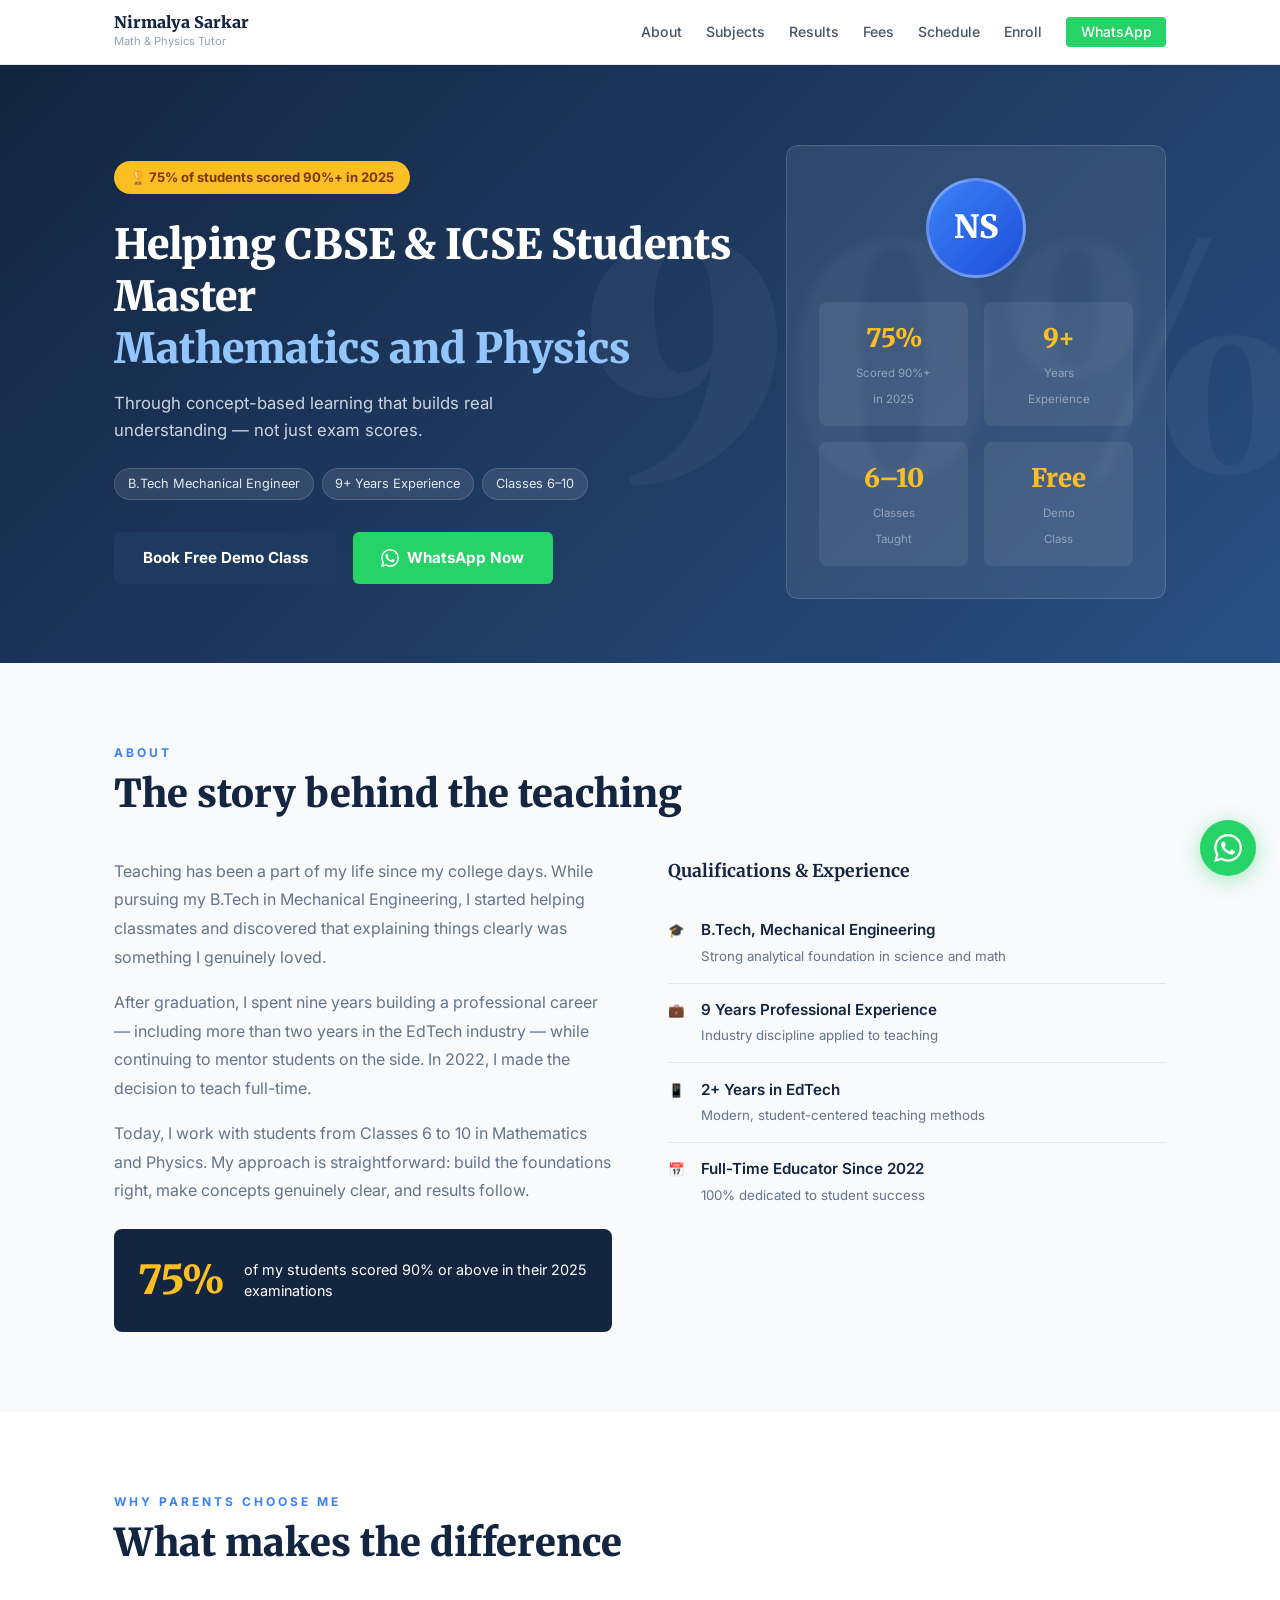
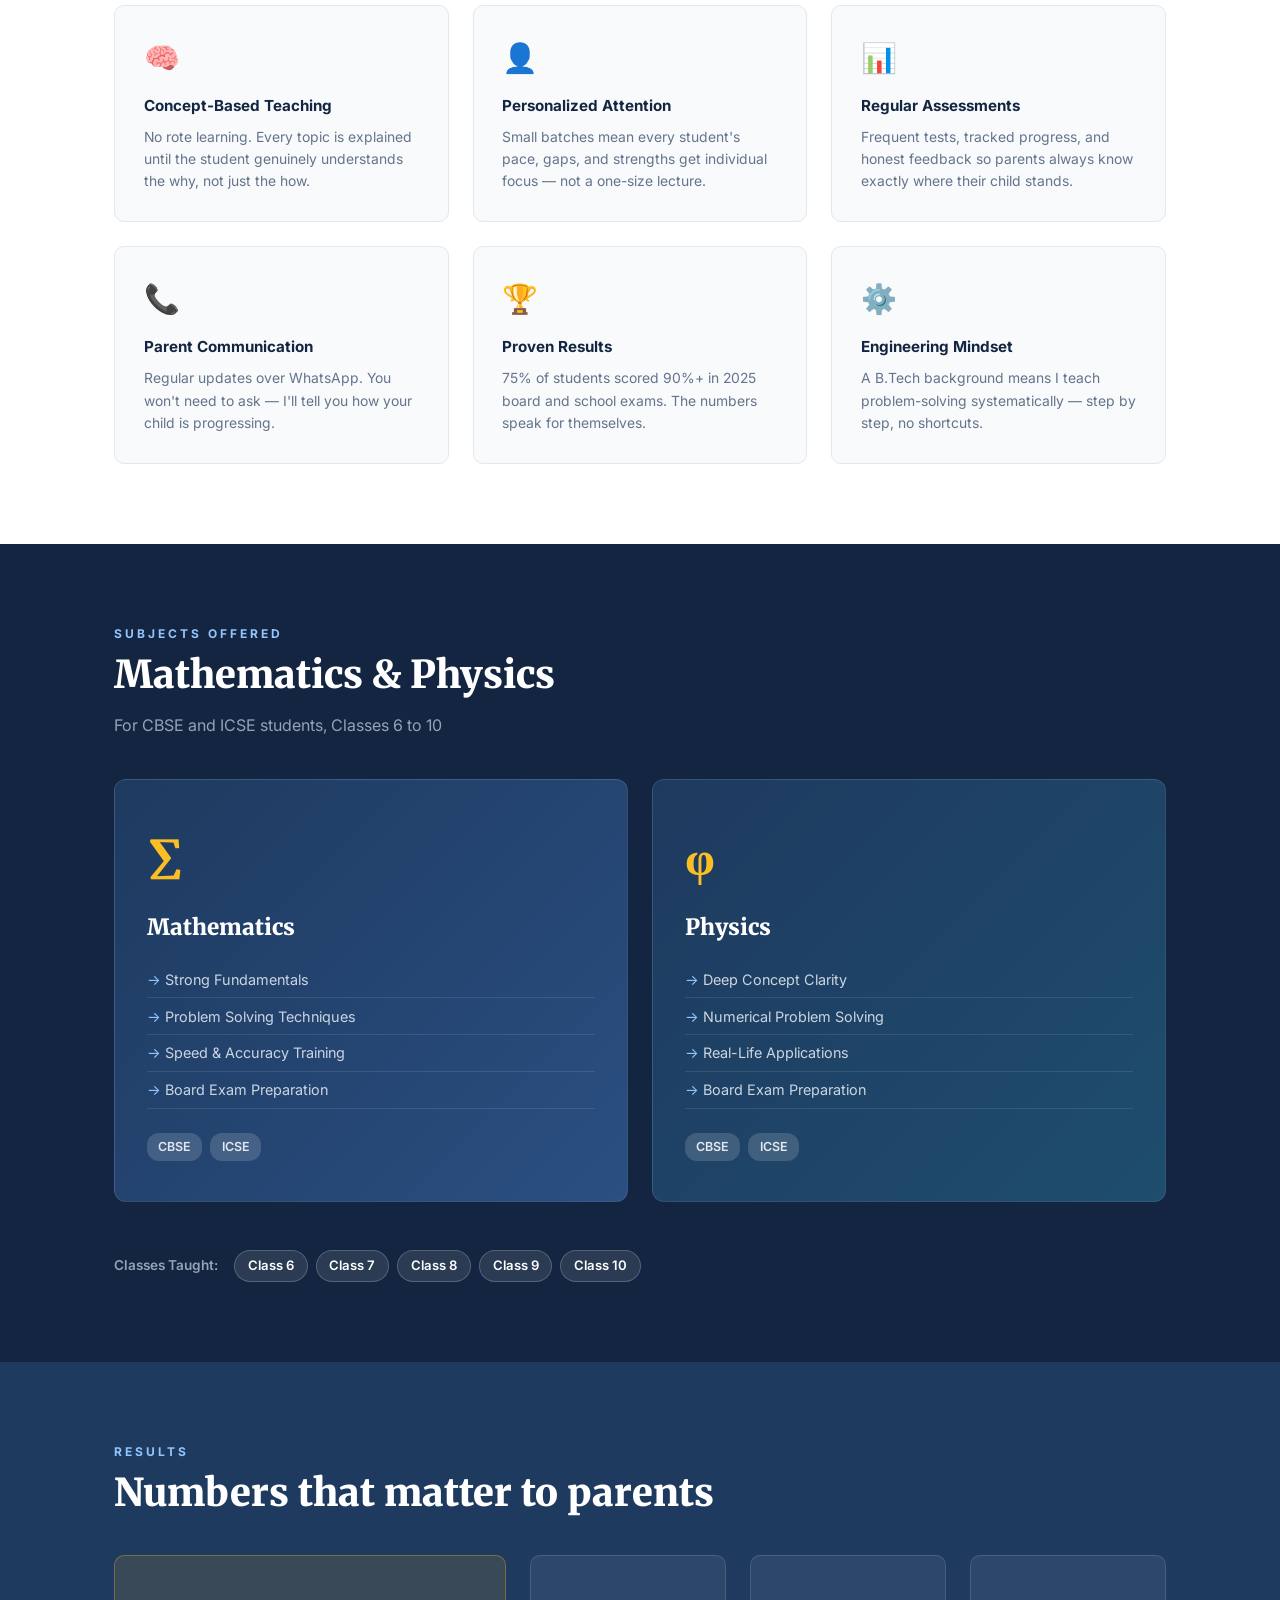
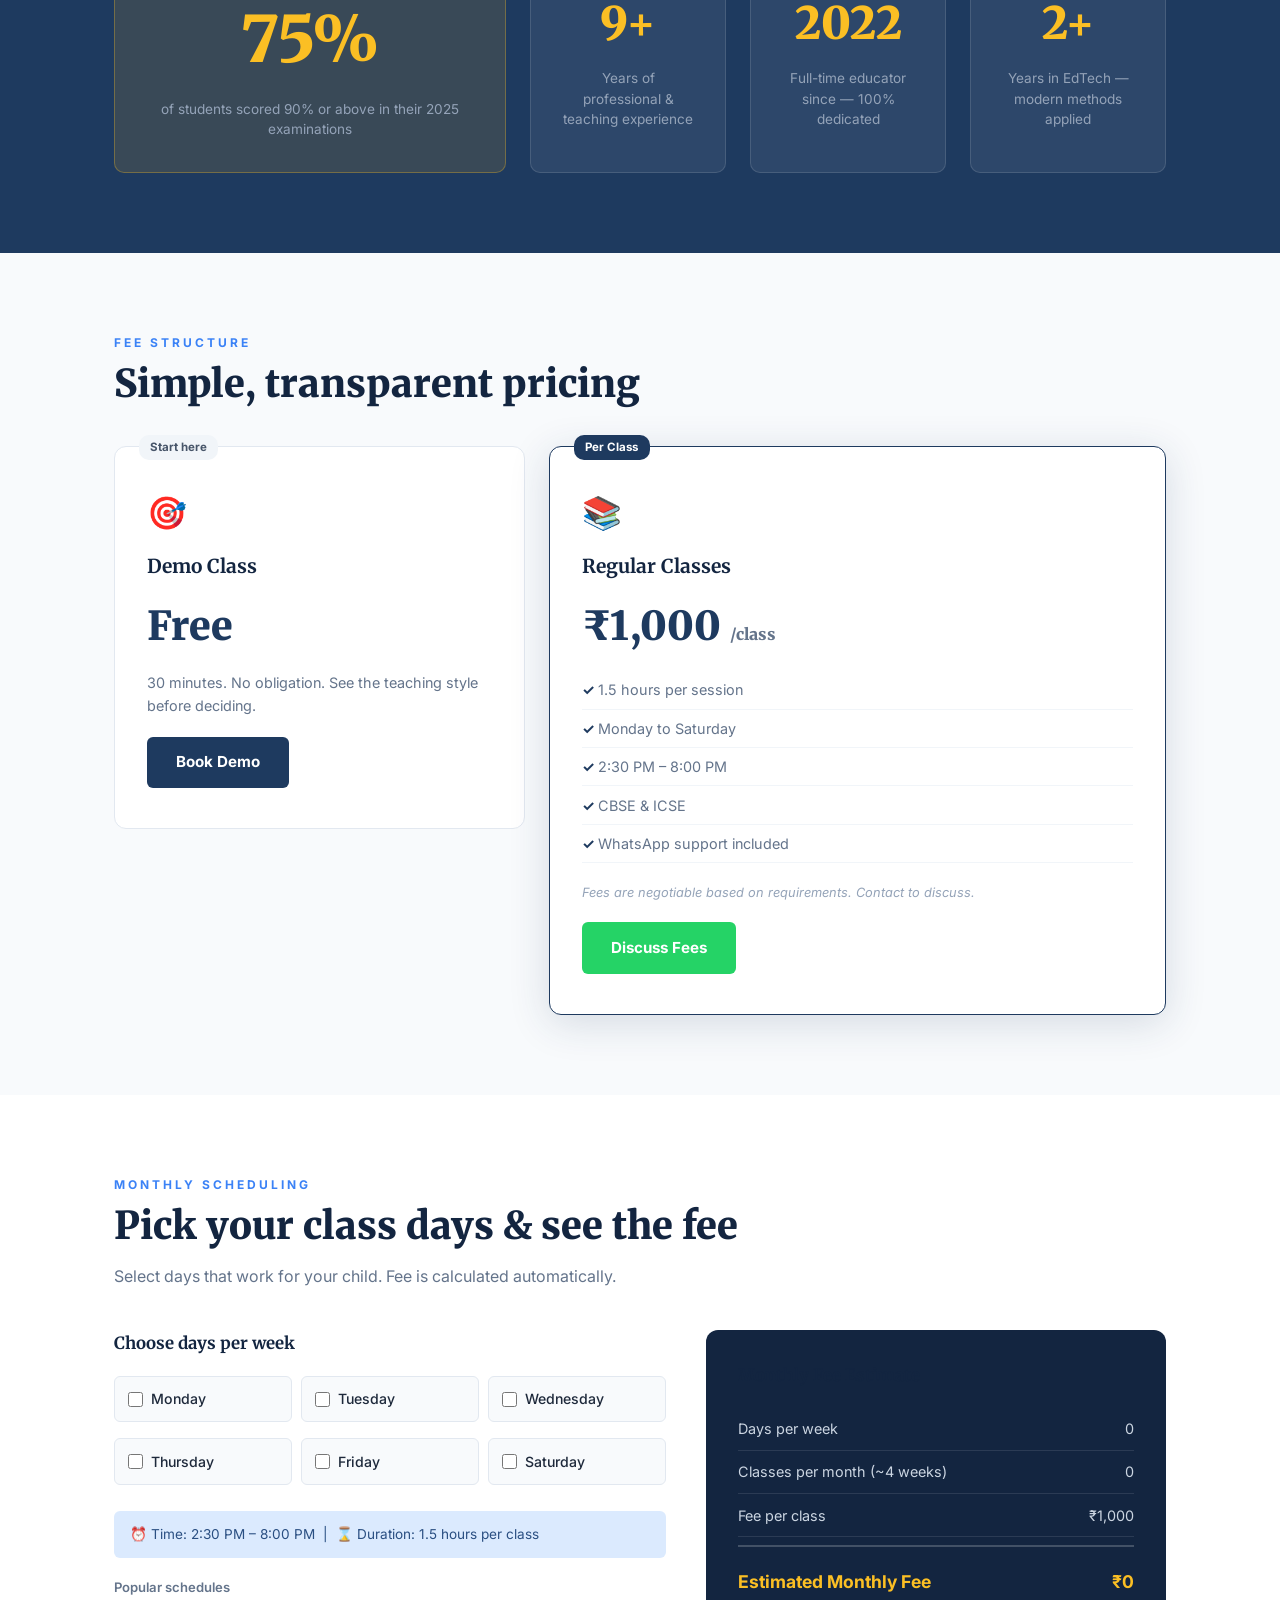
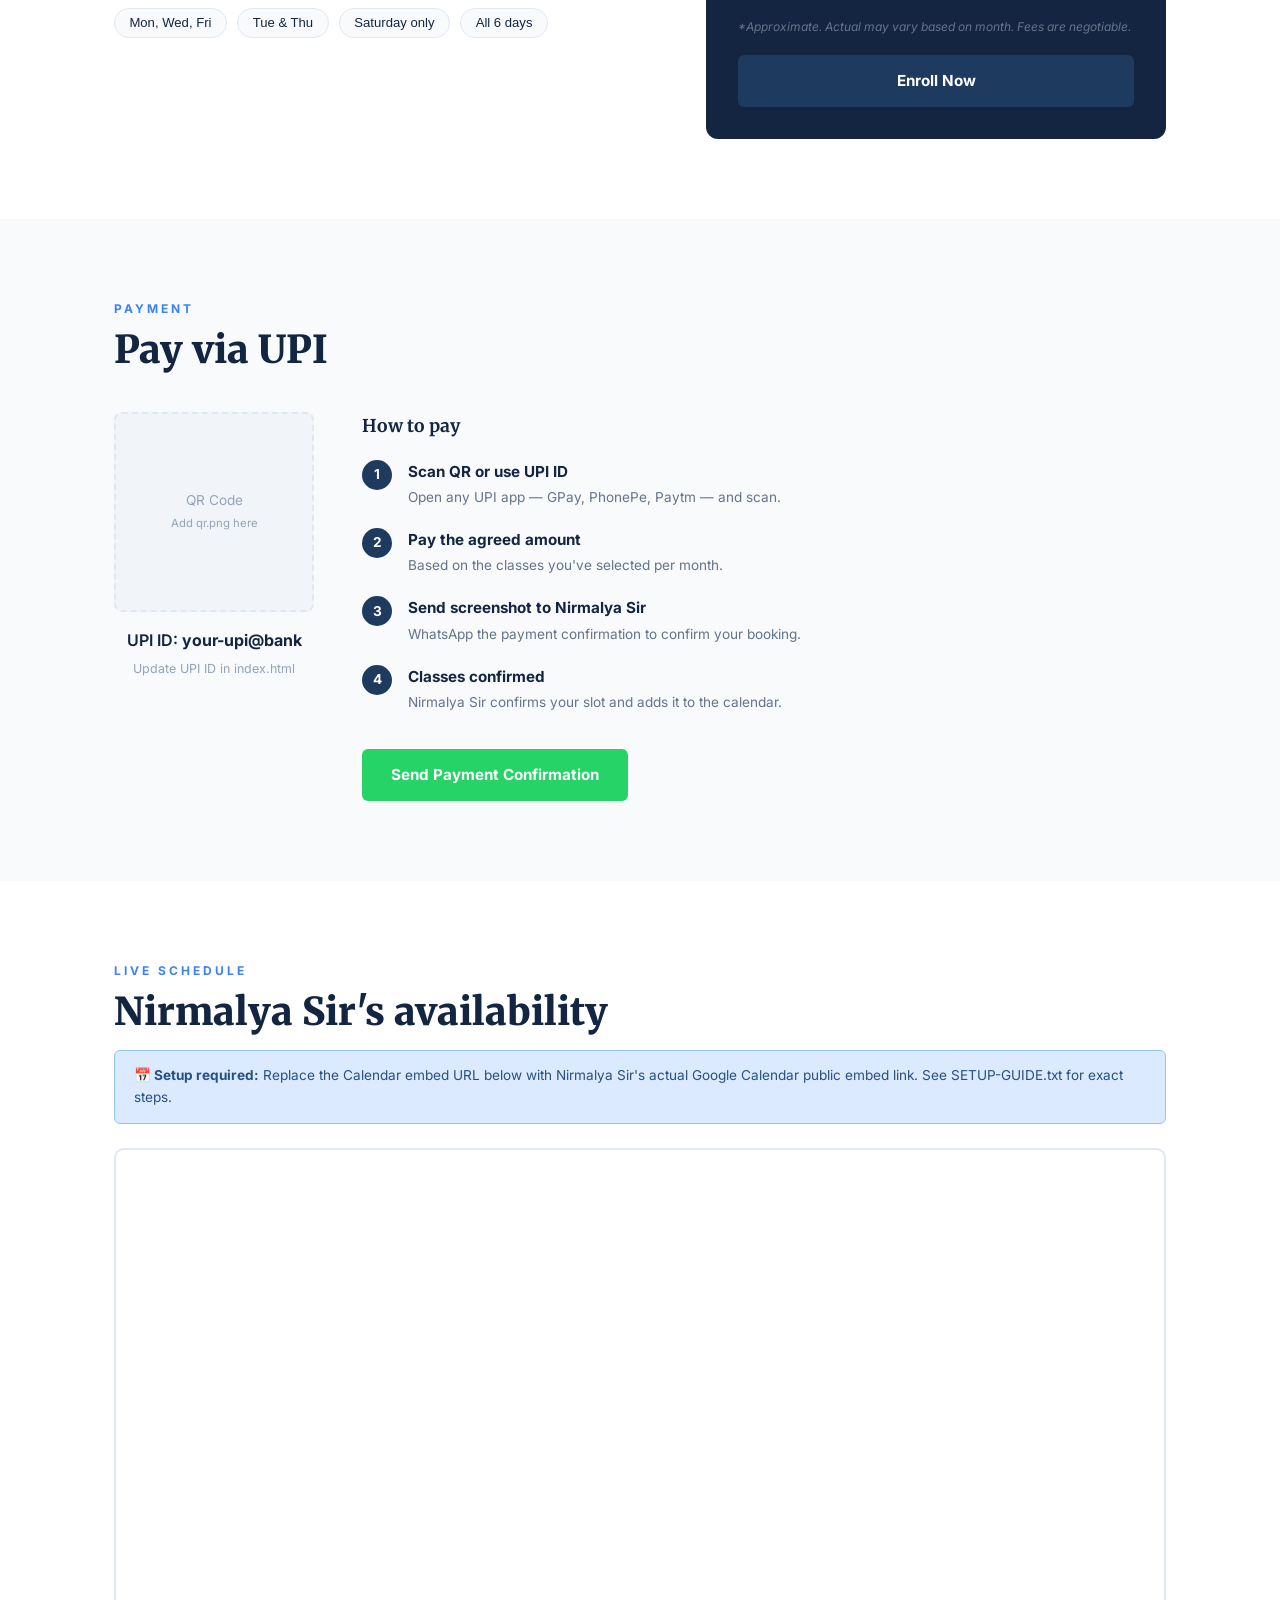
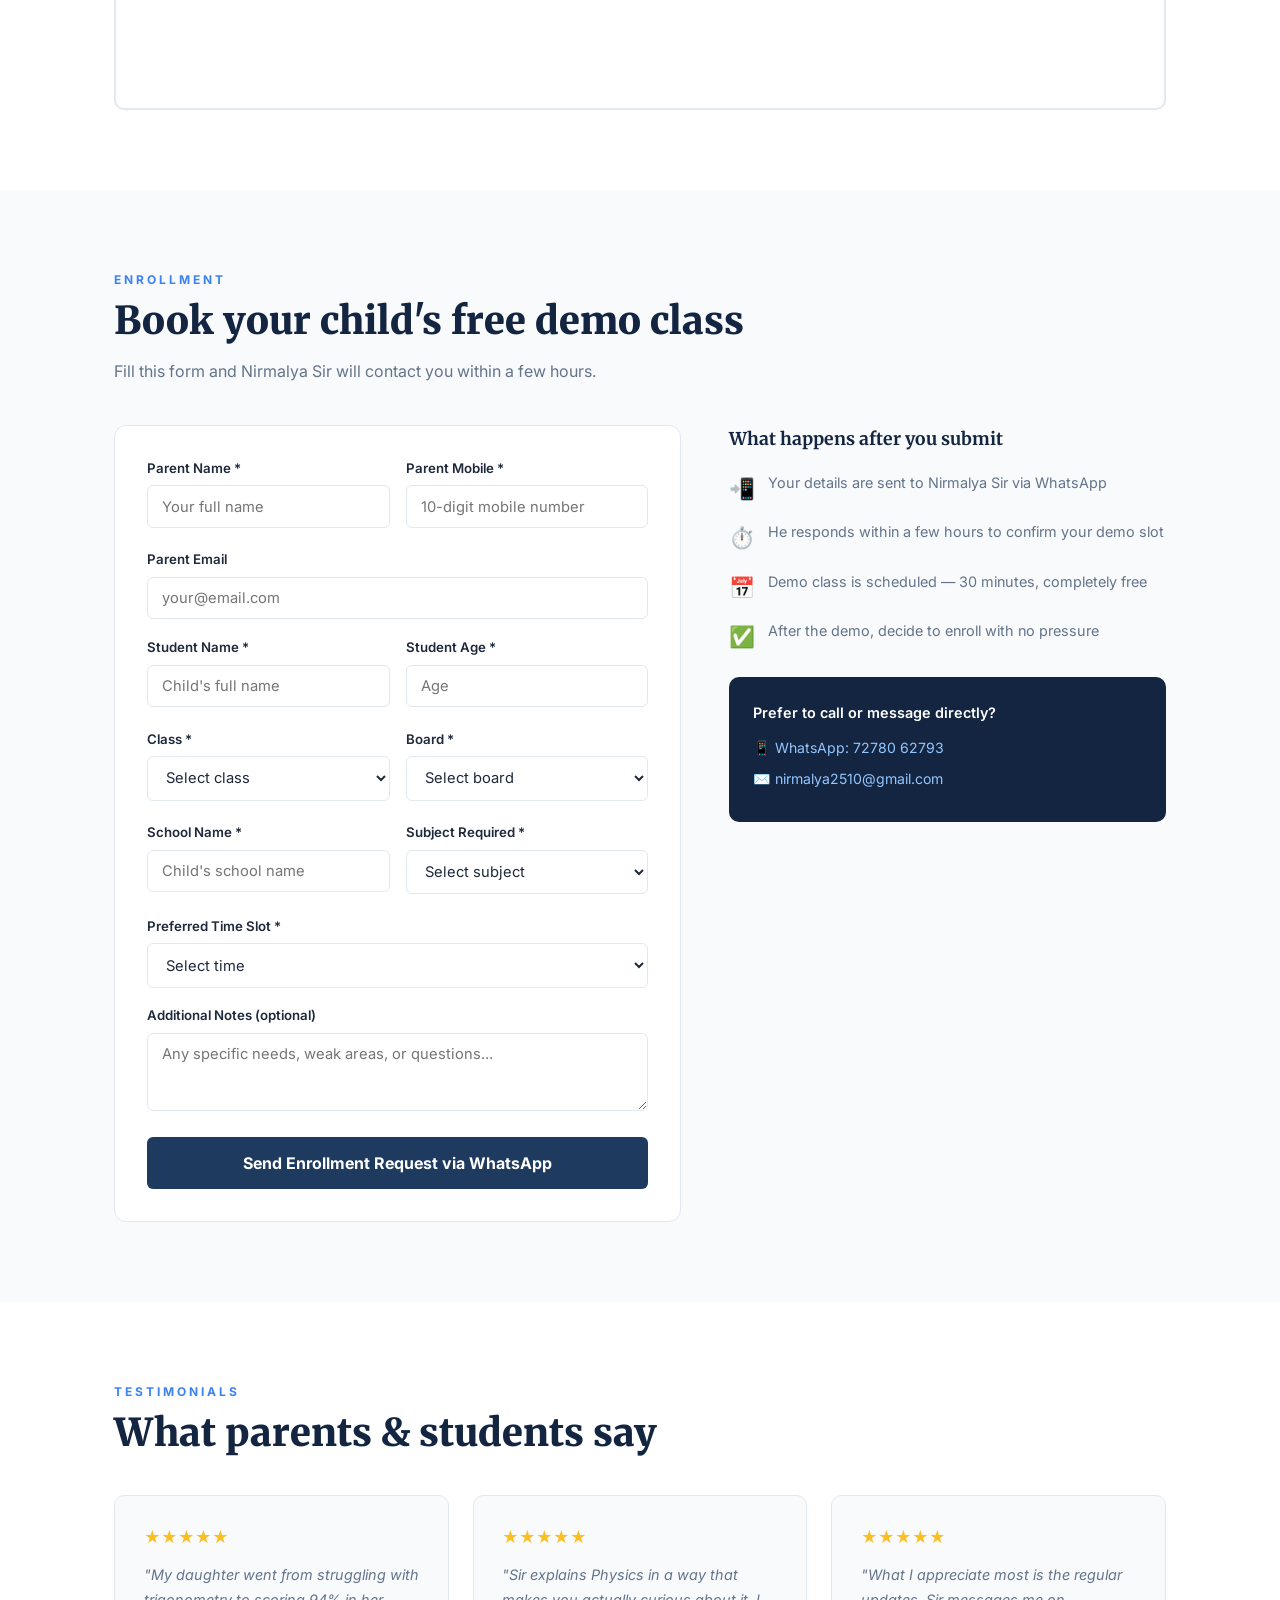
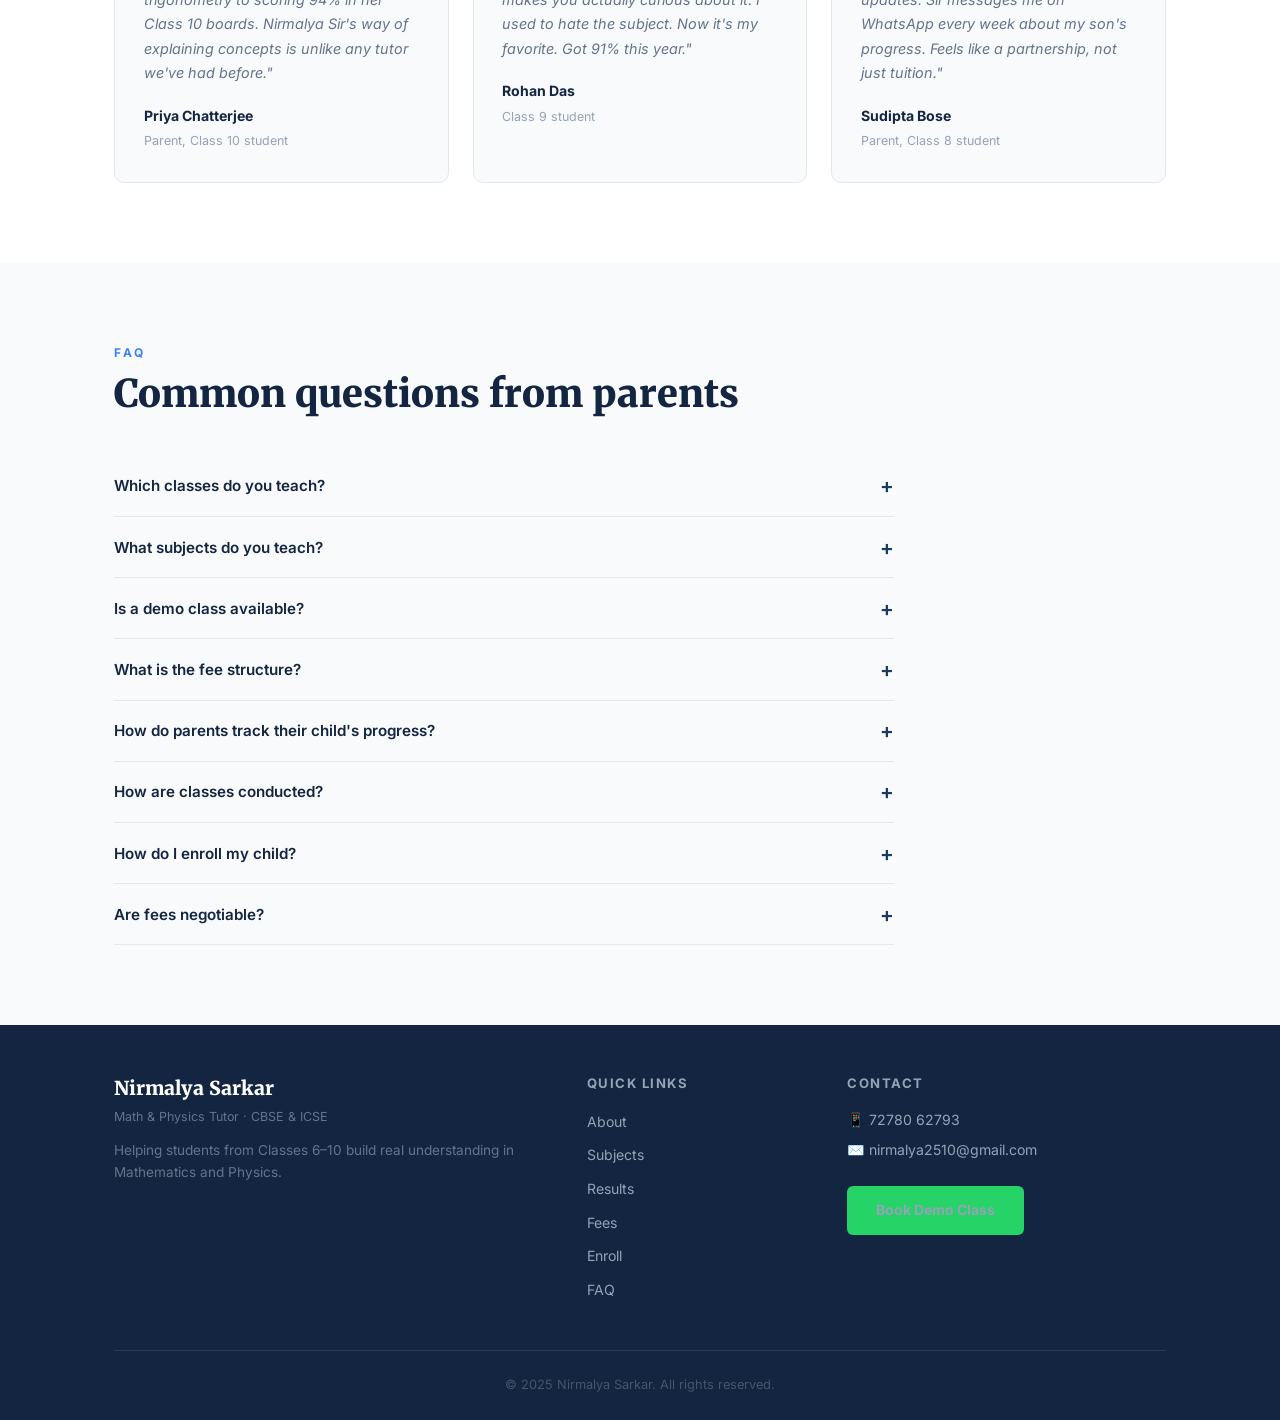
==== index.html @ 255e4aa5 "Rename nindex.html to index.html" ====
<!DOCTYPE html>
<html lang="en">
<head>
  <meta charset="UTF-8" />
  <meta name="viewport" content="width=device-width, initial-scale=1.0" />
  <title>Nirmalya Sarkar — Math & Physics Tutor | CBSE & ICSE Classes 6–10, Kolkata</title>
  <meta name="description" content="Expert Math and Physics tuition for CBSE & ICSE students Classes 6–10. 75% of students scored 90%+ in 2025. B.Tech Engineer with 9+ years experience. Book a free demo class today." />
  <meta name="keywords" content="math tutor kolkata, physics tutor, CBSE tuition, ICSE tuition, class 6 7 8 9 10 tutor, nirmalya sarkar" />
  <meta name="author" content="Nirmalya Sarkar" />
  <!-- Open Graph -->
  <meta property="og:title" content="Nirmalya Sarkar — Math & Physics Tutor" />
  <meta property="og:description" content="75% of students scored 90%+ in 2025. Expert CBSE & ICSE tuition, Classes 6–10." />
  <meta property="og:type" content="website" />
  <meta property="og:url" content="https://yourusername.github.io/nirmalya-tutor/" />
  <!-- Structured Data -->
  <script type="application/ld+json">
  {
    "@context": "https://schema.org",
    "@type": "EducationalOrganization",
    "name": "Nirmalya Sarkar Tuitions",
    "description": "Expert Math and Physics tuition for CBSE & ICSE students Classes 6–10",
    "telephone": "+917278062793",
    "email": "nirmalya2510@gmail.com",
    "address": { "@type": "PostalAddress", "addressLocality": "Kolkata", "addressRegion": "West Bengal", "addressCountry": "IN" }
  }
  </script>
  <link rel="preconnect" href="https://fonts.googleapis.com" />
  <link href="https://fonts.googleapis.com/css2?family=Merriweather:wght@700;900&family=Inter:wght@400;500;600;700&display=swap" rel="stylesheet" />
  <link rel="stylesheet" href="style.css" />
</head>
<body>

  <!-- FLOATING WHATSAPP -->
  <a href="https://wa.me/917278062793?text=Hi%20Nirmalya%20Sir%2C%20I%20want%20to%20enroll%20my%20child%20for%20tuition." class="whatsapp-float" target="_blank" aria-label="Chat on WhatsApp">
    <svg viewBox="0 0 24 24" fill="currentColor"><path d="M17.472 14.382c-.297-.149-1.758-.867-2.03-.967-.273-.099-.471-.148-.67.15-.197.297-.767.966-.94 1.164-.173.199-.347.223-.644.075-.297-.15-1.255-.463-2.39-1.475-.883-.788-1.48-1.761-1.653-2.059-.173-.297-.018-.458.13-.606.134-.133.298-.347.446-.52.149-.174.198-.298.298-.497.099-.198.05-.371-.025-.52-.075-.149-.669-1.612-.916-2.207-.242-.579-.487-.5-.669-.51-.173-.008-.371-.01-.57-.01-.198 0-.52.074-.792.372-.272.297-1.04 1.016-1.04 2.479 0 1.462 1.065 2.875 1.213 3.074.149.198 2.096 3.2 5.077 4.487.709.306 1.262.489 1.694.625.712.227 1.36.195 1.871.118.571-.085 1.758-.719 2.006-1.413.248-.694.248-1.289.173-1.413-.074-.124-.272-.198-.57-.347m-5.421 7.403h-.004a9.87 9.87 0 01-5.031-1.378l-.361-.214-3.741.982.998-3.648-.235-.374a9.86 9.86 0 01-1.51-5.26c.001-5.45 4.436-9.884 9.888-9.884 2.64 0 5.122 1.03 6.988 2.898a9.825 9.825 0 012.893 6.994c-.003 5.45-4.437 9.884-9.885 9.884m8.413-18.297A11.815 11.815 0 0012.05 0C5.495 0 .16 5.335.157 11.892c0 2.096.547 4.142 1.588 5.945L.057 24l6.305-1.654a11.882 11.882 0 005.683 1.448h.005c6.554 0 11.89-5.335 11.893-11.893a11.821 11.821 0 00-3.48-8.413z"/></svg>
  </a>

  <!-- NAV -->
  <nav id="navbar">
    <div class="nav-inner">
      <div class="nav-brand">
        <span class="brand-name">Nirmalya Sarkar</span>
        <span class="brand-sub">Math & Physics Tutor</span>
      </div>
      <button class="nav-toggle" id="navToggle" aria-label="Toggle menu">
        <span></span><span></span><span></span>
      </button>
      <ul class="nav-links" id="navLinks">
        <li><a href="#about">About</a></li>
        <li><a href="#subjects">Subjects</a></li>
        <li><a href="#results">Results</a></li>
        <li><a href="#fees">Fees</a></li>
        <li><a href="#schedule">Schedule</a></li>
        <li><a href="#enroll">Enroll</a></li>
        <li><a href="https://wa.me/917278062793" class="nav-wa" target="_blank">WhatsApp</a></li>
      </ul>
    </div>
  </nav>

  <!-- HERO -->
  <section class="hero" id="home">
    <div class="hero-bg-text" aria-hidden="true">90%</div>
    <div class="container">
      <div class="hero-content">
        <div class="hero-badge">🏆 75% of students scored 90%+ in 2025</div>
        <h1>Helping CBSE &amp; ICSE Students Master<br /><em>Mathematics and Physics</em></h1>
        <p class="hero-sub">Through concept-based learning that builds real understanding — not just exam scores.</p>
        <div class="hero-meta">
          <span>B.Tech Mechanical Engineer</span>
          <span>9+ Years Experience</span>
          <span>Classes 6–10</span>
        </div>
        <div class="hero-btns">
          <a href="#enroll" class="btn-primary">Book Free Demo Class</a>
          <a href="https://wa.me/917278062793?text=Hi%20Nirmalya%20Sir%2C%20I%20want%20to%20book%20a%20free%20demo%20class." class="btn-wa" target="_blank">
            <svg viewBox="0 0 24 24" fill="currentColor" width="18"><path d="M17.472 14.382c-.297-.149-1.758-.867-2.03-.967-.273-.099-.471-.148-.67.15-.197.297-.767.966-.94 1.164-.173.199-.347.223-.644.075-.297-.15-1.255-.463-2.39-1.475-.883-.788-1.48-1.761-1.653-2.059-.173-.297-.018-.458.13-.606.134-.133.298-.347.446-.52.149-.174.198-.298.298-.497.099-.198.05-.371-.025-.52-.075-.149-.669-1.612-.916-2.207-.242-.579-.487-.5-.669-.51-.173-.008-.371-.01-.57-.01-.198 0-.52.074-.792.372-.272.297-1.04 1.016-1.04 2.479 0 1.462 1.065 2.875 1.213 3.074.149.198 2.096 3.2 5.077 4.487.709.306 1.262.489 1.694.625.712.227 1.36.195 1.871.118.571-.085 1.758-.719 2.006-1.413.248-.694.248-1.289.173-1.413-.074-.124-.272-.198-.57-.347m-5.421 7.403h-.004a9.87 9.87 0 01-5.031-1.378l-.361-.214-3.741.982.998-3.648-.235-.374a9.86 9.86 0 01-1.51-5.26c.001-5.45 4.436-9.884 9.888-9.884 2.64 0 5.122 1.03 6.988 2.898a9.825 9.825 0 012.893 6.994c-.003 5.45-4.437 9.884-9.885 9.884m8.413-18.297A11.815 11.815 0 0012.05 0C5.495 0 .16 5.335.157 11.892c0 2.096.547 4.142 1.588 5.945L.057 24l6.305-1.654a11.882 11.882 0 005.683 1.448h.005c6.554 0 11.89-5.335 11.893-11.893a11.821 11.821 0 00-3.48-8.413z"/></svg>
            WhatsApp Now
          </a>
        </div>
      </div>
      <div class="hero-card">
        <div class="hero-photo-wrap">
          <div class="hero-photo-placeholder">
            <!-- Replace with: <img src="photo.jpg" alt="Nirmalya Sarkar"> -->
            <div class="photo-initials">NS</div>
          </div>
        </div>
        <div class="hero-stat-grid">
          <div class="hero-stat"><span class="hs-num">75%</span><span class="hs-label">Scored 90%+<br/>in 2025</span></div>
          <div class="hero-stat"><span class="hs-num">9+</span><span class="hs-label">Years<br/>Experience</span></div>
          <div class="hero-stat"><span class="hs-num">6–10</span><span class="hs-label">Classes<br/>Taught</span></div>
          <div class="hero-stat"><span class="hs-num">Free</span><span class="hs-label">Demo<br/>Class</span></div>
        </div>
      </div>
    </div>
  </section>

  <!-- ABOUT -->
  <section class="section about-sec" id="about">
    <div class="container">
      <div class="section-label">About</div>
      <h2 class="section-title">The story behind the teaching</h2>
      <div class="about-grid">
        <div class="about-text">
          <p>Teaching has been a part of my life since my college days. While pursuing my B.Tech in Mechanical Engineering, I started helping classmates and discovered that explaining things clearly was something I genuinely loved.</p>
          <p>After graduation, I spent nine years building a professional career — including more than two years in the EdTech industry — while continuing to mentor students on the side. In 2022, I made the decision to teach full-time.</p>
          <p>Today, I work with students from Classes 6 to 10 in Mathematics and Physics. My approach is straightforward: build the foundations right, make concepts genuinely clear, and results follow.</p>
          <div class="result-banner">
            <span class="rb-num">75%</span>
            <span class="rb-text">of my students scored 90% or above in their 2025 examinations</span>
          </div>
        </div>
        <div class="about-quals">
          <h3>Qualifications &amp; Experience</h3>
          <ul class="qual-list">
            <li><span class="ql-icon">🎓</span><div><strong>B.Tech, Mechanical Engineering</strong><span>Strong analytical foundation in science and math</span></div></li>
            <li><span class="ql-icon">💼</span><div><strong>9 Years Professional Experience</strong><span>Industry discipline applied to teaching</span></div></li>
            <li><span class="ql-icon">📱</span><div><strong>2+ Years in EdTech</strong><span>Modern, student-centered teaching methods</span></div></li>
            <li><span class="ql-icon">📅</span><div><strong>Full-Time Educator Since 2022</strong><span>100% dedicated to student success</span></div></li>
          </ul>
        </div>
      </div>
    </div>
  </section>

  <!-- WHY CHOOSE -->
  <section class="section why-sec">
    <div class="container">
      <div class="section-label">Why Parents Choose Me</div>
      <h2 class="section-title">What makes the difference</h2>
      <div class="why-grid">
        <div class="why-card"><div class="why-icon">🧠</div><h3>Concept-Based Teaching</h3><p>No rote learning. Every topic is explained until the student genuinely understands the why, not just the how.</p></div>
        <div class="why-card"><div class="why-icon">👤</div><h3>Personalized Attention</h3><p>Small batches mean every student's pace, gaps, and strengths get individual focus — not a one-size lecture.</p></div>
        <div class="why-card"><div class="why-icon">📊</div><h3>Regular Assessments</h3><p>Frequent tests, tracked progress, and honest feedback so parents always know exactly where their child stands.</p></div>
        <div class="why-card"><div class="why-icon">📞</div><h3>Parent Communication</h3><p>Regular updates over WhatsApp. You won't need to ask — I'll tell you how your child is progressing.</p></div>
        <div class="why-card"><div class="why-icon">🏆</div><h3>Proven Results</h3><p>75% of students scored 90%+ in 2025 board and school exams. The numbers speak for themselves.</p></div>
        <div class="why-card"><div class="why-icon">⚙️</div><h3>Engineering Mindset</h3><p>A B.Tech background means I teach problem-solving systematically — step by step, no shortcuts.</p></div>
      </div>
    </div>
  </section>

  <!-- SUBJECTS -->
  <section class="section subjects-sec" id="subjects">
    <div class="container">
      <div class="section-label">Subjects Offered</div>
      <h2 class="section-title">Mathematics &amp; Physics</h2>
      <p class="section-sub">For CBSE and ICSE students, Classes 6 to 10</p>
      <div class="subjects-grid">
        <div class="subject-card math-card">
          <div class="subj-icon">∑</div>
          <h3>Mathematics</h3>
          <ul>
            <li>Strong Fundamentals</li>
            <li>Problem Solving Techniques</li>
            <li>Speed &amp; Accuracy Training</li>
            <li>Board Exam Preparation</li>
          </ul>
          <div class="subj-boards"><span>CBSE</span><span>ICSE</span></div>
        </div>
        <div class="subject-card phy-card">
          <div class="subj-icon">φ</div>
          <h3>Physics</h3>
          <ul>
            <li>Deep Concept Clarity</li>
            <li>Numerical Problem Solving</li>
            <li>Real-Life Applications</li>
            <li>Board Exam Preparation</li>
          </ul>
          <div class="subj-boards"><span>CBSE</span><span>ICSE</span></div>
        </div>
      </div>
      <div class="classes-row">
        <div class="classes-label">Classes Taught:</div>
        <div class="class-pills">
          <span>Class 6</span><span>Class 7</span><span>Class 8</span><span>Class 9</span><span>Class 10</span>
        </div>
      </div>
    </div>
  </section>

  <!-- RESULTS -->
  <section class="section results-sec" id="results">
    <div class="container">
      <div class="section-label" style="color:#93c5fd">Results</div>
      <h2 class="section-title" style="color:#fff">Numbers that matter to parents</h2>
      <div class="results-grid">
        <div class="result-card big-card">
          <div class="rc-num">75%</div>
          <div class="rc-label">of students scored 90% or above in their 2025 examinations</div>
        </div>
        <div class="result-card">
          <div class="rc-num">9+</div>
          <div class="rc-label">Years of professional &amp; teaching experience</div>
        </div>
        <div class="result-card">
          <div class="rc-num">2022</div>
          <div class="rc-label">Full-time educator since — 100% dedicated</div>
        </div>
        <div class="result-card">
          <div class="rc-num">2+</div>
          <div class="rc-label">Years in EdTech — modern methods applied</div>
        </div>
      </div>
    </div>
  </section>

  <!-- FEES -->
  <section class="section fees-sec" id="fees">
    <div class="container">
      <div class="section-label">Fee Structure</div>
      <h2 class="section-title">Simple, transparent pricing</h2>
      <div class="fees-grid">
        <div class="fee-card demo-card">
          <div class="fee-badge">Start here</div>
          <div class="fee-icon">🎯</div>
          <h3>Demo Class</h3>
          <div class="fee-price">Free</div>
          <p>30 minutes. No obligation. See the teaching style before deciding.</p>
          <a href="#enroll" class="btn-primary">Book Demo</a>
        </div>
        <div class="fee-card main-card">
          <div class="fee-badge highlight-badge">Per Class</div>
          <div class="fee-icon">📚</div>
          <h3>Regular Classes</h3>
          <div class="fee-price">₹1,000 <span>/class</span></div>
          <ul>
            <li>1.5 hours per session</li>
            <li>Monday to Saturday</li>
            <li>2:30 PM – 8:00 PM</li>
            <li>CBSE &amp; ICSE</li>
            <li>WhatsApp support included</li>
          </ul>
          <div class="fee-note">Fees are negotiable based on requirements. Contact to discuss.</div>
          <a href="https://wa.me/917278062793?text=Hi%20Nirmalya%20Sir%2C%20I%20want%20to%20discuss%20fees%20for%20my%20child." class="btn-wa" target="_blank">Discuss Fees</a>
        </div>
      </div>
    </div>
  </section>

  <!-- SCHEDULE CALCULATOR -->
  <section class="section schedule-sec" id="schedule">
    <div class="container">
      <div class="section-label">Monthly Scheduling</div>
      <h2 class="section-title">Pick your class days &amp; see the fee</h2>
      <p class="section-sub">Select days that work for your child. Fee is calculated automatically.</p>
      <div class="schedule-wrap">
        <div class="schedule-days">
          <h3>Choose days per week</h3>
          <div class="day-options">
            <label class="day-opt"><input type="checkbox" value="Mon" onchange="calcFee()"> Monday</label>
            <label class="day-opt"><input type="checkbox" value="Tue" onchange="calcFee()"> Tuesday</label>
            <label class="day-opt"><input type="checkbox" value="Wed" onchange="calcFee()"> Wednesday</label>
            <label class="day-opt"><input type="checkbox" value="Thu" onchange="calcFee()"> Thursday</label>
            <label class="day-opt"><input type="checkbox" value="Fri" onchange="calcFee()"> Friday</label>
            <label class="day-opt"><input type="checkbox" value="Sat" onchange="calcFee()"> Saturday</label>
          </div>
          <div class="slot-info">
            <p>⏰ Time: 2:30 PM – 8:00 PM &nbsp;|&nbsp; ⌛ Duration: 1.5 hours per class</p>
          </div>
          <div class="preset-schedules">
            <h4>Popular schedules</h4>
            <button class="preset-btn" onclick="setPreset(['Mon','Wed','Fri'])">Mon, Wed, Fri</button>
            <button class="preset-btn" onclick="setPreset(['Tue','Thu'])">Tue &amp; Thu</button>
            <button class="preset-btn" onclick="setPreset(['Sat'])">Saturday only</button>
            <button class="preset-btn" onclick="setPreset(['Mon','Tue','Wed','Thu','Fri','Sat'])">All 6 days</button>
          </div>
        </div>
        <div class="fee-summary" id="feeSummary">
          <h3>Monthly Fee Estimate</h3>
          <div class="fs-row"><span>Days per week</span><span id="daysCount">0</span></div>
          <div class="fs-row"><span>Classes per month (~4 weeks)</span><span id="classCount">0</span></div>
          <div class="fs-row"><span>Fee per class</span><span>₹1,000</span></div>
          <div class="fs-divider"></div>
          <div class="fs-total"><span>Estimated Monthly Fee</span><span id="totalFee">₹0</span></div>
          <div class="fs-note">*Approximate. Actual may vary based on month. Fees are negotiable.</div>
          <a href="#enroll" class="btn-primary" style="display:block;text-align:center;margin-top:1.2rem;">Enroll Now</a>
        </div>
      </div>
    </div>
  </section>

  <!-- PAYMENT -->
  <section class="section payment-sec" id="payment">
    <div class="container">
      <div class="section-label">Payment</div>
      <h2 class="section-title">Pay via UPI</h2>
      <div class="payment-wrap">
        <div class="payment-qr">
          <!-- 
            REPLACE THIS BLOCK with Nirmalya's actual GPay QR:
            Save QR image as "qr.png" in same folder and use:
            <img src="qr.png" alt="UPI QR Code" style="width:200px;height:200px">
          -->
          <div class="qr-placeholder-box">
            <div class="qr-inner-placeholder">QR Code<br/><small>Add qr.png here</small></div>
          </div>
          <div class="upi-id">UPI ID: <strong>your-upi@bank</strong></div>
          <div class="upi-note">Update UPI ID in index.html</div>
        </div>
        <div class="payment-steps">
          <h3>How to pay</h3>
          <div class="pay-step"><span>1</span><div><strong>Scan QR or use UPI ID</strong><p>Open any UPI app — GPay, PhonePe, Paytm — and scan.</p></div></div>
          <div class="pay-step"><span>2</span><div><strong>Pay the agreed amount</strong><p>Based on the classes you've selected per month.</p></div></div>
          <div class="pay-step"><span>3</span><div><strong>Send screenshot to Nirmalya Sir</strong><p>WhatsApp the payment confirmation to confirm your booking.</p></div></div>
          <div class="pay-step"><span>4</span><div><strong>Classes confirmed</strong><p>Nirmalya Sir confirms your slot and adds it to the calendar.</p></div></div>
          <a href="https://wa.me/917278062793?text=Hi%20Nirmalya%20Sir%2C%20I%20have%20completed%20the%20payment.%20Please%20confirm%20my%20classes." class="btn-wa" target="_blank" style="margin-top:1rem;display:inline-flex">Send Payment Confirmation</a>
        </div>
      </div>
    </div>
  </section>

  <!-- GOOGLE CALENDAR -->
  <section class="section cal-sec">
    <div class="container">
      <div class="section-label">Live Schedule</div>
      <h2 class="section-title">Nirmalya Sir's availability</h2>
      <div class="cal-setup-note">
        <strong>📅 Setup required:</strong> Replace the Calendar embed URL below with Nirmalya Sir's actual Google Calendar public embed link. See SETUP-GUIDE.txt for exact steps.
      </div>
      <div class="cal-wrap">
        <!--
          REPLACE src below with Nirmalya's Google Calendar embed URL.
          Steps: calendar.google.com → Settings → [Calendar] → Integrate calendar → Copy embed URL
          Make sure calendar is set to "Public" first.
        -->
        <iframe
          src="https://calendar.google.com/calendar/embed?src=REPLACE_WITH_NIRMALYA_CALENDAR_ID%40gmail.com&ctz=Asia%2FKolkata&mode=WEEK&showTitle=0&showNav=1&showPrint=0&showCalendars=0"
          title="Nirmalya Sir's Class Schedule"
          frameborder="0"
          scrolling="no"
          style="width:100%;height:550px;border:none;">
        </iframe>
      </div>
    </div>
  </section>

  <!-- ENROLLMENT FORM -->
  <section class="section enroll-sec" id="enroll">
    <div class="container">
      <div class="section-label">Enrollment</div>
      <h2 class="section-title">Book your child's free demo class</h2>
      <p class="section-sub">Fill this form and Nirmalya Sir will contact you within a few hours.</p>
      <div class="enroll-wrap">
        <form class="enroll-form" id="enrollForm" novalidate>
          <div class="form-row">
            <div class="form-group">
              <label for="parentName">Parent Name *</label>
              <input type="text" id="parentName" name="parentName" placeholder="Your full name" required />
              <span class="err" id="err-parentName"></span>
            </div>
            <div class="form-group">
              <label for="parentMobile">Parent Mobile *</label>
              <input type="tel" id="parentMobile" name="parentMobile" placeholder="10-digit mobile number" maxlength="10" required />
              <span class="err" id="err-parentMobile"></span>
            </div>
          </div>
          <div class="form-group">
            <label for="parentEmail">Parent Email</label>
            <input type="email" id="parentEmail" name="parentEmail" placeholder="your@email.com" />
          </div>
          <div class="form-row">
            <div class="form-group">
              <label for="studentName">Student Name *</label>
              <input type="text" id="studentName" name="studentName" placeholder="Child's full name" required />
              <span class="err" id="err-studentName"></span>
            </div>
            <div class="form-group">
              <label for="studentAge">Student Age *</label>
              <input type="number" id="studentAge" name="studentAge" placeholder="Age" min="9" max="18" required />
              <span class="err" id="err-studentAge"></span>
            </div>
          </div>
          <div class="form-row">
            <div class="form-group">
              <label for="studentClass">Class *</label>
              <select id="studentClass" name="studentClass" required>
                <option value="">Select class</option>
                <option>Class 6</option><option>Class 7</option><option>Class 8</option>
                <option>Class 9</option><option>Class 10</option>
              </select>
              <span class="err" id="err-studentClass"></span>
            </div>
            <div class="form-group">
              <label for="board">Board *</label>
              <select id="board" name="board" required>
                <option value="">Select board</option>
                <option>CBSE</option><option>ICSE</option>
              </select>
              <span class="err" id="err-board"></span>
            </div>
          </div>
          <div class="form-row">
            <div class="form-group">
              <label for="school">School Name *</label>
              <input type="text" id="school" name="school" placeholder="Child's school name" required />
              <span class="err" id="err-school"></span>
            </div>
            <div class="form-group">
              <label for="subject">Subject Required *</label>
              <select id="subject" name="subject" required>
                <option value="">Select subject</option>
                <option>Mathematics</option><option>Physics</option><option>Both (Math + Physics)</option>
              </select>
              <span class="err" id="err-subject"></span>
            </div>
          </div>
          <div class="form-group">
            <label for="timeSlot">Preferred Time Slot *</label>
            <select id="timeSlot" name="timeSlot" required>
              <option value="">Select time</option>
              <option>2:30 PM – 4:00 PM</option>
              <option>4:00 PM – 5:30 PM</option>
              <option>5:30 PM – 7:00 PM</option>
              <option>6:30 PM – 8:00 PM</option>
            </select>
            <span class="err" id="err-timeSlot"></span>
          </div>
          <div class="form-group">
            <label for="notes">Additional Notes (optional)</label>
            <textarea id="notes" name="notes" rows="3" placeholder="Any specific needs, weak areas, or questions..."></textarea>
          </div>
          <button type="submit" class="btn-submit" id="submitBtn">Send Enrollment Request via WhatsApp</button>
          <div class="form-success" id="formSuccess" style="display:none">
            ✅ Opening WhatsApp... Nirmalya Sir will confirm your demo class shortly!
          </div>
        </form>
        <div class="enroll-info">
          <h3>What happens after you submit</h3>
          <div class="ei-step"><span>📲</span><p>Your details are sent to Nirmalya Sir via WhatsApp</p></div>
          <div class="ei-step"><span>⏱️</span><p>He responds within a few hours to confirm your demo slot</p></div>
          <div class="ei-step"><span>📅</span><p>Demo class is scheduled — 30 minutes, completely free</p></div>
          <div class="ei-step"><span>✅</span><p>After the demo, decide to enroll with no pressure</p></div>
          <div class="contact-box">
            <h4>Prefer to call or message directly?</h4>
            <a href="https://wa.me/917278062793" target="_blank" class="contact-link">📱 WhatsApp: 72780 62793</a>
            <a href="mailto:nirmalya2510@gmail.com" class="contact-link">✉️ nirmalya2510@gmail.com</a>
          </div>
        </div>
      </div>
    </div>
  </section>

  <!-- TESTIMONIALS -->
  <section class="section testi-sec" id="testimonials">
    <div class="container">
      <div class="section-label">Testimonials</div>
      <h2 class="section-title">What parents &amp; students say</h2>
      <div class="testi-grid">
        <div class="testi-card">
          <div class="testi-stars">★★★★★</div>
          <p>"My daughter went from struggling with trigonometry to scoring 94% in her Class 10 boards. Nirmalya Sir's way of explaining concepts is unlike any tutor we've had before."</p>
          <div class="testi-author"><strong>Priya Chatterjee</strong><span>Parent, Class 10 student</span></div>
        </div>
        <div class="testi-card">
          <div class="testi-stars">★★★★★</div>
          <p>"Sir explains Physics in a way that makes you actually curious about it. I used to hate the subject. Now it's my favorite. Got 91% this year."</p>
          <div class="testi-author"><strong>Rohan Das</strong><span>Class 9 student</span></div>
        </div>
        <div class="testi-card">
          <div class="testi-stars">★★★★★</div>
          <p>"What I appreciate most is the regular updates. Sir messages me on WhatsApp every week about my son's progress. Feels like a partnership, not just tuition."</p>
          <div class="testi-author"><strong>Sudipta Bose</strong><span>Parent, Class 8 student</span></div>
        </div>
      </div>
    </div>
  </section>

  <!-- FAQ -->
  <section class="section faq-sec" id="faq">
    <div class="container">
      <div class="section-label">FAQ</div>
      <h2 class="section-title">Common questions from parents</h2>
      <div class="faq-list">
        <div class="faq-item"><button class="faq-q" onclick="toggleFaq(this)">Which classes do you teach? <span>+</span></button><div class="faq-a"><p>Classes 6 to 10 — across both CBSE and ICSE boards.</p></div></div>
        <div class="faq-item"><button class="faq-q" onclick="toggleFaq(this)">What subjects do you teach? <span>+</span></button><div class="faq-a"><p>Mathematics and Physics. Students can enroll for one or both subjects.</p></div></div>
        <div class="faq-item"><button class="faq-q" onclick="toggleFaq(this)">Is a demo class available? <span>+</span></button><div class="faq-a"><p>Yes. A free 30-minute demo class is available for all new students. Use the enrollment form above to book one.</p></div></div>
        <div class="faq-item"><button class="faq-q" onclick="toggleFaq(this)">What is the fee structure? <span>+</span></button><div class="faq-a"><p>₹1,000 per class, with each session lasting 1.5 hours. Fees are negotiable based on the number of subjects and frequency. Contact directly to discuss.</p></div></div>
        <div class="faq-item"><button class="faq-q" onclick="toggleFaq(this)">How do parents track their child's progress? <span>+</span></button><div class="faq-a"><p>Through regular WhatsApp updates, periodic assessments, and test scores shared with parents after each evaluation.</p></div></div>
        <div class="faq-item"><button class="faq-q" onclick="toggleFaq(this)">How are classes conducted? <span>+</span></button><div class="faq-a"><p>Classes are conducted in-person. Teaching days are Monday to Saturday, between 2:30 PM and 8:00 PM. Each session is 1.5 hours.</p></div></div>
        <div class="faq-item"><button class="faq-q" onclick="toggleFaq(this)">How do I enroll my child? <span>+</span></button><div class="faq-a"><p>Fill the enrollment form on this page, or WhatsApp directly at 7278062793. A free demo class will be scheduled first.</p></div></div>
        <div class="faq-item"><button class="faq-q" onclick="toggleFaq(this)">Are fees negotiable? <span>+</span></button><div class="faq-a"><p>Yes, fees can be discussed based on the number of subjects, frequency of classes, and specific requirements. Please WhatsApp to discuss.</p></div></div>
      </div>
    </div>
  </section>

  <!-- FOOTER -->
  <footer>
    <div class="container">
      <div class="footer-grid">
        <div class="footer-brand">
          <div class="fb-name">Nirmalya Sarkar</div>
          <div class="fb-sub">Math &amp; Physics Tutor · CBSE &amp; ICSE</div>
          <p>Helping students from Classes 6–10 build real understanding in Mathematics and Physics.</p>
        </div>
        <div class="footer-links">
          <h4>Quick Links</h4>
          <ul>
            <li><a href="#about">About</a></li>
            <li><a href="#subjects">Subjects</a></li>
            <li><a href="#results">Results</a></li>
            <li><a href="#fees">Fees</a></li>
            <li><a href="#enroll">Enroll</a></li>
            <li><a href="#faq">FAQ</a></li>
          </ul>
        </div>
        <div class="footer-contact">
          <h4>Contact</h4>
          <a href="https://wa.me/917278062793" target="_blank">📱 72780 62793</a>
          <a href="mailto:nirmalya2510@gmail.com">✉️ nirmalya2510@gmail.com</a>
          <a href="https://wa.me/917278062793?text=Hi%20Nirmalya%20Sir%2C%20I%20want%20to%20book%20a%20free%20demo%20class." target="_blank" class="btn-wa" style="margin-top:1rem;display:inline-flex">Book Demo Class</a>
        </div>
      </div>
      <div class="footer-bottom">
        <p>© 2025 Nirmalya Sarkar. All rights reserved.</p>
      </div>
    </div>
  </footer>

  <script src="script.js"></script>
</body>
</html>
---- style.css ----
/* ============================================
   NIRMALYA SARKAR — TUITION WEBSITE
   Style: Professional, trustworthy, parent-focused
   Palette: Deep Navy, White, Sky Blue accent
   Fonts: Merriweather (display) + Inter (body)
   ============================================ */

*, *::before, *::after { box-sizing: border-box; margin: 0; padding: 0; }

:root {
  --navy:      #1e3a5f;
  --navy-dark: #132540;
  --navy-mid:  #2a4f82;
  --blue:      #3b82f6;
  --blue-light:#dbeafe;
  --white:     #ffffff;
  --off-white: #f8fafc;
  --grey-light:#f1f5f9;
  --grey-mid:  #94a3b8;
  --grey-dark: #475569;
  --text:      #1e293b;
  --text-sub:  #64748b;
  --green:     #25d366;
  --border:    #e2e8f0;
  --shadow:    0 4px 24px rgba(30,58,95,0.10);
  --shadow-lg: 0 8px 40px rgba(30,58,95,0.16);
}

html { scroll-behavior: smooth; font-size: 16px; }
body { background: var(--white); color: var(--text); font-family: 'Inter', sans-serif; line-height: 1.6; }

/* UTILITIES */
.container { max-width: 1100px; margin: 0 auto; padding: 0 1.5rem; }
.section { padding: 5rem 0; }
.section-label { font-size: 0.75rem; font-weight: 700; letter-spacing: 3px; text-transform: uppercase; color: var(--blue); margin-bottom: 0.5rem; }
.section-title { font-family: 'Merriweather', serif; font-size: clamp(1.7rem, 3.5vw, 2.4rem); font-weight: 900; color: var(--navy-dark); line-height: 1.2; margin-bottom: 1rem; }
.section-sub { color: var(--text-sub); font-size: 1rem; max-width: 580px; margin-bottom: 2.5rem; }

/* BUTTONS */
.btn-primary {
  display: inline-block; background: var(--navy); color: var(--white);
  padding: 0.85rem 1.8rem; font-weight: 700; font-size: 0.95rem;
  border-radius: 6px; text-decoration: none; border: none; cursor: pointer;
  transition: background 0.2s, transform 0.15s;
}
.btn-primary:hover { background: var(--navy-mid); transform: translateY(-1px); }

.btn-wa {
  display: inline-flex; align-items: center; gap: 0.5rem;
  background: var(--green); color: var(--white);
  padding: 0.85rem 1.8rem; font-weight: 700; font-size: 0.95rem;
  border-radius: 6px; text-decoration: none;
  transition: background 0.2s, transform 0.15s;
}
.btn-wa:hover { background: #1fb855; transform: translateY(-1px); }
.btn-wa svg { width: 18px; height: 18px; }

/* FLOATING WHATSAPP */
.whatsapp-float {
  position: fixed; bottom: 1.5rem; right: 1.5rem; z-index: 999;
  background: var(--green); color: var(--white);
  width: 56px; height: 56px; border-radius: 50%;
  display: flex; align-items: center; justify-content: center;
  box-shadow: 0 4px 20px rgba(37,211,102,0.4);
  transition: transform 0.2s, box-shadow 0.2s;
}
.whatsapp-float svg { width: 28px; height: 28px; }
.whatsapp-float:hover { transform: scale(1.1); box-shadow: 0 6px 28px rgba(37,211,102,0.5); }

/* NAV */
#navbar {
  position: sticky; top: 0; z-index: 100;
  background: var(--white); border-bottom: 1px solid var(--border);
  box-shadow: 0 1px 8px rgba(0,0,0,0.06);
}
.nav-inner {
  max-width: 1100px; margin: 0 auto; padding: 0 1.5rem;
  display: flex; align-items: center; justify-content: space-between;
  height: 64px;
}
.nav-brand { display: flex; flex-direction: column; }
.brand-name { font-family: 'Merriweather', serif; font-weight: 900; font-size: 1rem; color: var(--navy-dark); line-height: 1.2; }
.brand-sub { font-size: 0.7rem; color: var(--grey-mid); }
.nav-links { display: flex; align-items: center; gap: 1.5rem; list-style: none; }
.nav-links a { color: var(--grey-dark); text-decoration: none; font-size: 0.88rem; font-weight: 500; transition: color 0.2s; }
.nav-links a:hover { color: var(--navy); }
.nav-wa { background: var(--green); color: var(--white) !important; padding: 0.4rem 0.9rem; border-radius: 4px; }
.nav-wa:hover { background: #1fb855; }
.nav-toggle { display: none; flex-direction: column; gap: 5px; background: none; border: none; cursor: pointer; padding: 4px; }
.nav-toggle span { display: block; width: 24px; height: 2px; background: var(--navy-dark); transition: all 0.3s; }

/* HERO */
.hero {
  background: linear-gradient(135deg, var(--navy-dark) 0%, var(--navy-mid) 100%);
  padding: 5rem 0 4rem; position: relative; overflow: hidden;
}
.hero-bg-text {
  position: absolute; right: -2rem; top: 50%; transform: translateY(-50%);
  font-family: 'Merriweather', serif; font-size: 20rem; font-weight: 900;
  color: rgba(255,255,255,0.04); line-height: 1; pointer-events: none; user-select: none;
}
.hero .container { display: grid; grid-template-columns: 1fr 380px; gap: 3rem; align-items: center; position: relative; }
.hero-badge {
  display: inline-block; background: #fbbf24; color: #78350f;
  font-weight: 700; font-size: 0.82rem; padding: 0.4rem 1rem;
  border-radius: 20px; margin-bottom: 1.5rem;
}
.hero h1 {
  font-family: 'Merriweather', serif; font-size: clamp(1.8rem, 3.5vw, 2.6rem);
  font-weight: 900; color: var(--white); line-height: 1.25; margin-bottom: 1rem;
}
.hero h1 em { color: #93c5fd; font-style: normal; }
.hero-sub { color: #cbd5e1; font-size: 1.05rem; max-width: 460px; margin-bottom: 1.5rem; }
.hero-meta { display: flex; flex-wrap: wrap; gap: 0.5rem; margin-bottom: 2rem; }
.hero-meta span {
  background: rgba(255,255,255,0.1); color: #e2e8f0;
  font-size: 0.8rem; padding: 0.3rem 0.8rem; border-radius: 20px; border: 1px solid rgba(255,255,255,0.15);
}
.hero-btns { display: flex; gap: 1rem; flex-wrap: wrap; }
.hero-card { background: rgba(255,255,255,0.08); border: 1px solid rgba(255,255,255,0.15); border-radius: 12px; padding: 2rem; backdrop-filter: blur(4px); }
.hero-photo-wrap { text-align: center; margin-bottom: 1.5rem; }
.hero-photo-placeholder {
  width: 100px; height: 100px; border-radius: 50%; margin: 0 auto;
  background: linear-gradient(135deg, #3b82f6, #1d4ed8);
  display: flex; align-items: center; justify-content: center;
  border: 3px solid rgba(255,255,255,0.3);
}
/* Replace with img tag — see index.html comment */
.photo-initials { font-family: 'Merriweather', serif; font-size: 2rem; font-weight: 900; color: white; }
.hero-stat-grid { display: grid; grid-template-columns: 1fr 1fr; gap: 1rem; }
.hero-stat { text-align: center; background: rgba(255,255,255,0.07); border-radius: 8px; padding: 1rem 0.5rem; }
.hs-num { display: block; font-family: 'Merriweather', serif; font-size: 1.6rem; font-weight: 900; color: #fbbf24; }
.hs-label { font-size: 0.72rem; color: #94a3b8; line-height: 1.3; }

/* ABOUT */
.about-sec { background: var(--off-white); }
.about-grid { display: grid; grid-template-columns: 1fr 1fr; gap: 3.5rem; margin-top: 2.5rem; align-items: start; }
.about-text p { color: var(--text-sub); line-height: 1.8; margin-bottom: 1rem; }
.result-banner {
  display: flex; align-items: center; gap: 1.2rem;
  background: var(--navy-dark); color: white; padding: 1.2rem 1.5rem;
  border-radius: 8px; margin-top: 1.5rem;
}
.rb-num { font-family: 'Merriweather', serif; font-size: 2.5rem; font-weight: 900; color: #fbbf24; flex-shrink: 0; }
.rb-text { font-size: 0.9rem; line-height: 1.5; }
.about-quals h3 { font-family: 'Merriweather', serif; font-size: 1.1rem; font-weight: 700; color: var(--navy-dark); margin-bottom: 1.2rem; }
.qual-list { list-style: none; }
.qual-list li { display: flex; gap: 1rem; align-items: flex-start; padding: 0.9rem 0; border-bottom: 1px solid var(--border); }
.qual-list li:last-child { border-bottom: none; }
.ql-icon { font-size: 1.3rem; flex-shrink: 0; margin-top: 2px; }
.qual-list strong { display: block; font-size: 0.95rem; color: var(--navy-dark); font-weight: 600; }
.qual-list span { font-size: 0.83rem; color: var(--text-sub); }

/* WHY */
.why-sec { background: var(--white); }
.why-grid { display: grid; grid-template-columns: repeat(3, 1fr); gap: 1.5rem; margin-top: 2.5rem; }
.why-card {
  background: var(--off-white); border: 1px solid var(--border);
  border-radius: 10px; padding: 1.8rem; transition: box-shadow 0.2s, transform 0.2s;
}
.why-card:hover { box-shadow: var(--shadow); transform: translateY(-2px); }
.why-icon { font-size: 1.8rem; margin-bottom: 0.8rem; }
.why-card h3 { font-weight: 700; font-size: 0.95rem; color: var(--navy-dark); margin-bottom: 0.5rem; }
.why-card p { font-size: 0.87rem; color: var(--text-sub); line-height: 1.6; }

/* SUBJECTS */
.subjects-sec { background: var(--navy-dark); }
.subjects-sec .section-label { color: #93c5fd; }
.subjects-sec .section-title, .subjects-sec .section-sub { color: var(--white); }
.subjects-sec .section-sub { color: #94a3b8; }
.subjects-grid { display: grid; grid-template-columns: 1fr 1fr; gap: 1.5rem; margin-top: 2.5rem; margin-bottom: 2rem; }
.subject-card {
  border-radius: 12px; padding: 2.5rem 2rem;
  border: 1px solid rgba(255,255,255,0.1);
}
.math-card { background: linear-gradient(135deg, #1e3a5f, #2a4f82); }
.phy-card { background: linear-gradient(135deg, #1e3a5f, #1e4d6e); }
.subj-icon { font-size: 3rem; font-family: 'Merriweather', serif; font-weight: 900; color: #fbbf24; margin-bottom: 0.8rem; }
.subject-card h3 { font-family: 'Merriweather', serif; font-size: 1.4rem; font-weight: 900; color: white; margin-bottom: 1rem; }
.subject-card ul { list-style: none; margin-bottom: 1.5rem; }
.subject-card ul li { padding: 0.4rem 0; border-bottom: 1px solid rgba(255,255,255,0.1); font-size: 0.9rem; color: #cbd5e1; }
.subject-card ul li::before { content: "→  "; color: #93c5fd; }
.subj-boards { display: flex; gap: 0.5rem; }
.subj-boards span { background: rgba(255,255,255,0.15); color: #e2e8f0; font-size: 0.78rem; font-weight: 600; padding: 0.25rem 0.7rem; border-radius: 12px; }
.classes-row { display: flex; align-items: center; gap: 1rem; flex-wrap: wrap; padding-top: 1rem; }
.classes-label { color: #94a3b8; font-size: 0.85rem; font-weight: 600; }
.class-pills { display: flex; gap: 0.5rem; flex-wrap: wrap; }
.class-pills span { background: rgba(255,255,255,0.1); border: 1px solid rgba(255,255,255,0.2); color: white; font-size: 0.82rem; font-weight: 600; padding: 0.3rem 0.8rem; border-radius: 20px; }

/* RESULTS */
.results-sec { background: var(--navy); }
.results-grid { display: grid; grid-template-columns: 2fr 1fr 1fr 1fr; gap: 1.5rem; margin-top: 2.5rem; }
.result-card {
  background: rgba(255,255,255,0.07); border: 1px solid rgba(255,255,255,0.12);
  border-radius: 10px; padding: 2rem; text-align: center;
}
.big-card { background: rgba(251,191,36,0.12); border-color: rgba(251,191,36,0.3); }
.rc-num { font-family: 'Merriweather', serif; font-size: 2.8rem; font-weight: 900; color: #fbbf24; margin-bottom: 0.5rem; }
.big-card .rc-num { font-size: 4rem; }
.rc-label { font-size: 0.85rem; color: #94a3b8; line-height: 1.5; }

/* FEES */
.fees-sec { background: var(--off-white); }
.fees-grid { display: grid; grid-template-columns: 1fr 1.5fr; gap: 1.5rem; margin-top: 2.5rem; align-items: start; }
.fee-card { background: var(--white); border: 1px solid var(--border); border-radius: 12px; padding: 2.5rem 2rem; position: relative; }
.main-card { border-color: var(--navy); box-shadow: var(--shadow-lg); }
.fee-badge {
  position: absolute; top: -12px; left: 1.5rem;
  background: var(--grey-light); color: var(--grey-dark);
  font-size: 0.72rem; font-weight: 700; padding: 0.2rem 0.7rem; border-radius: 10px;
}
.highlight-badge { background: var(--navy); color: white; }
.fee-icon { font-size: 2rem; margin-bottom: 0.8rem; }
.fee-card h3 { font-family: 'Merriweather', serif; font-size: 1.2rem; font-weight: 700; color: var(--navy-dark); margin-bottom: 0.8rem; }
.fee-price { font-family: 'Merriweather', serif; font-size: 2.5rem; font-weight: 900; color: var(--navy); margin-bottom: 0.8rem; }
.fee-price span { font-size: 1rem; color: var(--text-sub); }
.fee-card p { color: var(--text-sub); font-size: 0.9rem; margin-bottom: 1.2rem; line-height: 1.6; }
.fee-card ul { list-style: none; margin-bottom: 1.2rem; }
.fee-card ul li { padding: 0.45rem 0; border-bottom: 1px solid var(--grey-light); font-size: 0.9rem; color: var(--text-sub); }
.fee-card ul li::before { content: "✓  "; color: var(--navy); font-weight: 700; }
.fee-note { font-size: 0.8rem; color: var(--grey-mid); margin-bottom: 1.2rem; font-style: italic; }

/* SCHEDULE */
.schedule-sec { background: var(--white); }
.schedule-wrap { display: grid; grid-template-columns: 1.2fr 1fr; gap: 2.5rem; margin-top: 2rem; align-items: start; }
.schedule-days h3, .fee-summary h3 { font-family: 'Merriweather', serif; font-size: 1.05rem; font-weight: 700; color: var(--navy-dark); margin-bottom: 1.2rem; }
.day-options { display: grid; grid-template-columns: repeat(3, 1fr); gap: 0.6rem; margin-bottom: 1.2rem; }
.day-opt {
  display: flex; align-items: center; gap: 0.5rem;
  background: var(--off-white); border: 1px solid var(--border);
  border-radius: 6px; padding: 0.7rem 0.8rem; cursor: pointer;
  font-size: 0.88rem; font-weight: 500; transition: all 0.15s;
}
.day-opt:hover { border-color: var(--navy); background: var(--blue-light); }
.day-opt input[type="checkbox"] { accent-color: var(--navy); width: 15px; height: 15px; cursor: pointer; }
.slot-info { background: var(--blue-light); border-radius: 6px; padding: 0.8rem 1rem; font-size: 0.85rem; color: var(--navy-mid); margin-bottom: 1.2rem; }
.preset-schedules h4 { font-size: 0.82rem; font-weight: 600; color: var(--text-sub); margin-bottom: 0.6rem; }
.preset-btn {
  background: var(--off-white); border: 1px solid var(--border);
  color: var(--navy-dark); font-size: 0.82rem; font-weight: 500;
  padding: 0.4rem 0.9rem; border-radius: 20px; cursor: pointer;
  margin-right: 0.4rem; margin-bottom: 0.4rem; transition: all 0.15s;
}
.preset-btn:hover { background: var(--navy); color: white; border-color: var(--navy); }
.fee-summary {
  background: var(--navy-dark); color: white;
  border-radius: 12px; padding: 2rem; position: sticky; top: 80px;
}
.fs-row { display: flex; justify-content: space-between; padding: 0.6rem 0; font-size: 0.9rem; border-bottom: 1px solid rgba(255,255,255,0.1); color: #cbd5e1; }
.fs-divider { border-top: 2px solid rgba(255,255,255,0.2); margin: 0.5rem 0; }
.fs-total { display: flex; justify-content: space-between; padding: 0.8rem 0; font-size: 1.1rem; font-weight: 700; color: #fbbf24; }
.fs-note { font-size: 0.75rem; color: #64748b; margin-top: 0.5rem; font-style: italic; }

/* PAYMENT */
.payment-sec { background: var(--off-white); }
.payment-wrap { display: grid; grid-template-columns: auto 1fr; gap: 3rem; margin-top: 2.5rem; align-items: start; }
.payment-qr { text-align: center; }
.qr-placeholder-box {
  width: 200px; height: 200px; margin: 0 auto 1rem;
  border: 2px dashed var(--border); border-radius: 8px;
  display: flex; align-items: center; justify-content: center;
  background: var(--grey-light); color: var(--grey-mid);
}
.qr-inner-placeholder { text-align: center; font-size: 0.85rem; }
.upi-id { font-weight: 600; color: var(--navy-dark); margin-bottom: 0.3rem; }
.upi-note { font-size: 0.78rem; color: var(--grey-mid); }
.payment-steps h3 { font-family: 'Merriweather', serif; font-size: 1.1rem; font-weight: 700; color: var(--navy-dark); margin-bottom: 1.2rem; }
.pay-step { display: flex; gap: 1rem; margin-bottom: 1.2rem; }
.pay-step > span {
  background: var(--navy); color: white;
  min-width: 30px; height: 30px; border-radius: 50%;
  display: flex; align-items: center; justify-content: center;
  font-weight: 700; font-size: 0.85rem; flex-shrink: 0;
}
.pay-step strong { display: block; font-size: 0.95rem; color: var(--navy-dark); margin-bottom: 0.2rem; }
.pay-step p { font-size: 0.85rem; color: var(--text-sub); }

/* CALENDAR */
.cal-sec { background: var(--white); }
.cal-setup-note {
  background: var(--blue-light); border: 1px solid #93c5fd;
  padding: 0.9rem 1.2rem; border-radius: 6px; font-size: 0.85rem;
  color: var(--navy-mid); margin-bottom: 1.5rem;
}
.cal-wrap { border: 2px solid var(--border); border-radius: 10px; overflow: hidden; }

/* ENROLLMENT */
.enroll-sec { background: var(--off-white); }
.enroll-wrap { display: grid; grid-template-columns: 1.3fr 1fr; gap: 3rem; margin-top: 2.5rem; align-items: start; }
.enroll-form { background: var(--white); border: 1px solid var(--border); border-radius: 12px; padding: 2rem; }
.form-row { display: grid; grid-template-columns: 1fr 1fr; gap: 1rem; }
.form-group { margin-bottom: 1.1rem; }
label { display: block; font-size: 0.83rem; font-weight: 600; color: var(--text); margin-bottom: 0.4rem; }
input, select, textarea {
  width: 100%; padding: 0.7rem 0.9rem;
  border: 1.5px solid var(--border); border-radius: 6px;
  font-family: 'Inter', sans-serif; font-size: 0.92rem; color: var(--text);
  background: var(--white); outline: none; transition: border-color 0.2s;
}
input:focus, select:focus, textarea:focus { border-color: var(--navy); }
input.error, select.error { border-color: #ef4444; }
.err { font-size: 0.75rem; color: #ef4444; margin-top: 0.25rem; display: block; }
.btn-submit {
  width: 100%; background: var(--navy); color: white; border: none;
  padding: 1rem; font-size: 1rem; font-weight: 700; border-radius: 6px;
  cursor: pointer; font-family: 'Inter', sans-serif; transition: background 0.2s;
}
.btn-submit:hover { background: var(--navy-mid); }
.form-success {
  background: #dcfce7; border: 1px solid #86efac; border-radius: 6px;
  padding: 1rem; text-align: center; color: #166534; font-weight: 600;
  font-size: 0.9rem; margin-top: 1rem;
}
.enroll-info { position: sticky; top: 80px; }
.enroll-info h3 { font-family: 'Merriweather', serif; font-size: 1.1rem; font-weight: 700; color: var(--navy-dark); margin-bottom: 1.2rem; }
.ei-step { display: flex; gap: 0.8rem; align-items: flex-start; margin-bottom: 1rem; }
.ei-step span { font-size: 1.3rem; flex-shrink: 0; }
.ei-step p { font-size: 0.9rem; color: var(--text-sub); line-height: 1.5; }
.contact-box { background: var(--navy-dark); border-radius: 10px; padding: 1.5rem; margin-top: 1.5rem; }
.contact-box h4 { color: white; font-size: 0.9rem; font-weight: 600; margin-bottom: 0.8rem; }
.contact-link { display: block; color: #93c5fd; font-size: 0.88rem; text-decoration: none; margin-bottom: 0.5rem; transition: color 0.2s; }
.contact-link:hover { color: #fbbf24; }

/* TESTIMONIALS */
.testi-sec { background: var(--white); }
.testi-grid { display: grid; grid-template-columns: repeat(3, 1fr); gap: 1.5rem; margin-top: 2.5rem; }
.testi-card { background: var(--off-white); border: 1px solid var(--border); border-radius: 10px; padding: 1.8rem; }
.testi-stars { color: #fbbf24; font-size: 1rem; margin-bottom: 0.8rem; }
.testi-card p { color: var(--text-sub); font-size: 0.9rem; line-height: 1.7; margin-bottom: 1.2rem; font-style: italic; }
.testi-author strong { display: block; font-size: 0.88rem; color: var(--navy-dark); }
.testi-author span { font-size: 0.78rem; color: var(--grey-mid); }

/* FAQ */
.faq-sec { background: var(--off-white); }
.faq-list { margin-top: 2.5rem; max-width: 780px; }
.faq-item { border-bottom: 1px solid var(--border); }
.faq-q {
  width: 100%; display: flex; justify-content: space-between; align-items: center;
  padding: 1.1rem 0; background: none; border: none; cursor: pointer;
  font-size: 0.95rem; font-weight: 600; color: var(--navy-dark);
  text-align: left; font-family: 'Inter', sans-serif;
}
.faq-q:hover { color: var(--navy-mid); }
.faq-q span { font-size: 1.3rem; color: var(--navy); transition: transform 0.2s; flex-shrink: 0; margin-left: 1rem; }
.faq-q.open span { transform: rotate(45deg); }
.faq-a { display: none; padding: 0 0 1rem; }
.faq-a.open { display: block; }
.faq-a p { color: var(--text-sub); font-size: 0.9rem; line-height: 1.7; }

/* FOOTER */
footer { background: var(--navy-dark); color: white; padding: 3rem 0 1.5rem; }
.footer-grid { display: grid; grid-template-columns: 2fr 1fr 1.5fr; gap: 3rem; padding-bottom: 2.5rem; border-bottom: 1px solid rgba(255,255,255,0.1); }
.fb-name { font-family: 'Merriweather', serif; font-size: 1.2rem; font-weight: 900; color: white; margin-bottom: 0.2rem; }
.fb-sub { font-size: 0.78rem; color: #64748b; margin-bottom: 0.8rem; }
.footer-brand p { font-size: 0.85rem; color: #64748b; line-height: 1.6; }
.footer-links h4, .footer-contact h4 { font-size: 0.82rem; font-weight: 700; color: #94a3b8; letter-spacing: 1.5px; text-transform: uppercase; margin-bottom: 0.9rem; }
.footer-links ul { list-style: none; }
.footer-links ul li { margin-bottom: 0.5rem; }
.footer-links ul li a { color: #94a3b8; text-decoration: none; font-size: 0.88rem; transition: color 0.2s; }
.footer-links ul li a:hover { color: white; }
.footer-contact a { display: block; color: #94a3b8; text-decoration: none; font-size: 0.88rem; margin-bottom: 0.5rem; transition: color 0.2s; }
.footer-contact a:hover { color: white; }
.footer-bottom { padding-top: 1.5rem; text-align: center; }
.footer-bottom p { font-size: 0.8rem; color: #475569; }

/* MOBILE */
@media (max-width: 1024px) {
  .results-grid { grid-template-columns: 1fr 1fr; }
  .big-card { grid-column: 1 / -1; }
}
@media (max-width: 768px) {
  .section { padding: 3.5rem 0; }
  .hero .container { grid-template-columns: 1fr; }
  .hero-card { display: none; }
  .hero-bg-text { font-size: 10rem; right: -1rem; }
  .nav-toggle { display: flex; }
  .nav-links {
    display: none; position: absolute; top: 64px; left: 0; right: 0;
    background: white; flex-direction: column; padding: 1.5rem;
    border-top: 1px solid var(--border); gap: 0.8rem;
    box-shadow: 0 8px 20px rgba(0,0,0,0.1);
  }
  .nav-links.open { display: flex; }
  .about-grid, .subjects-grid, .fees-grid, .schedule-wrap, .enroll-wrap, .payment-wrap { grid-template-columns: 1fr; }
  .footer-grid { grid-template-columns: 1fr; gap: 2rem; }
  .why-grid { grid-template-columns: 1fr 1fr; }
  .testi-grid { grid-template-columns: 1fr; }
  .results-grid { grid-template-columns: 1fr 1fr; }
  .form-row { grid-template-columns: 1fr; }
  .day-options { grid-template-columns: repeat(2, 1fr); }
  .fee-summary { position: static; }
  .enroll-info { position: static; }
}
@media (max-width: 480px) {
  .why-grid { grid-template-columns: 1fr; }
  .hero-btns { flex-direction: column; }
}
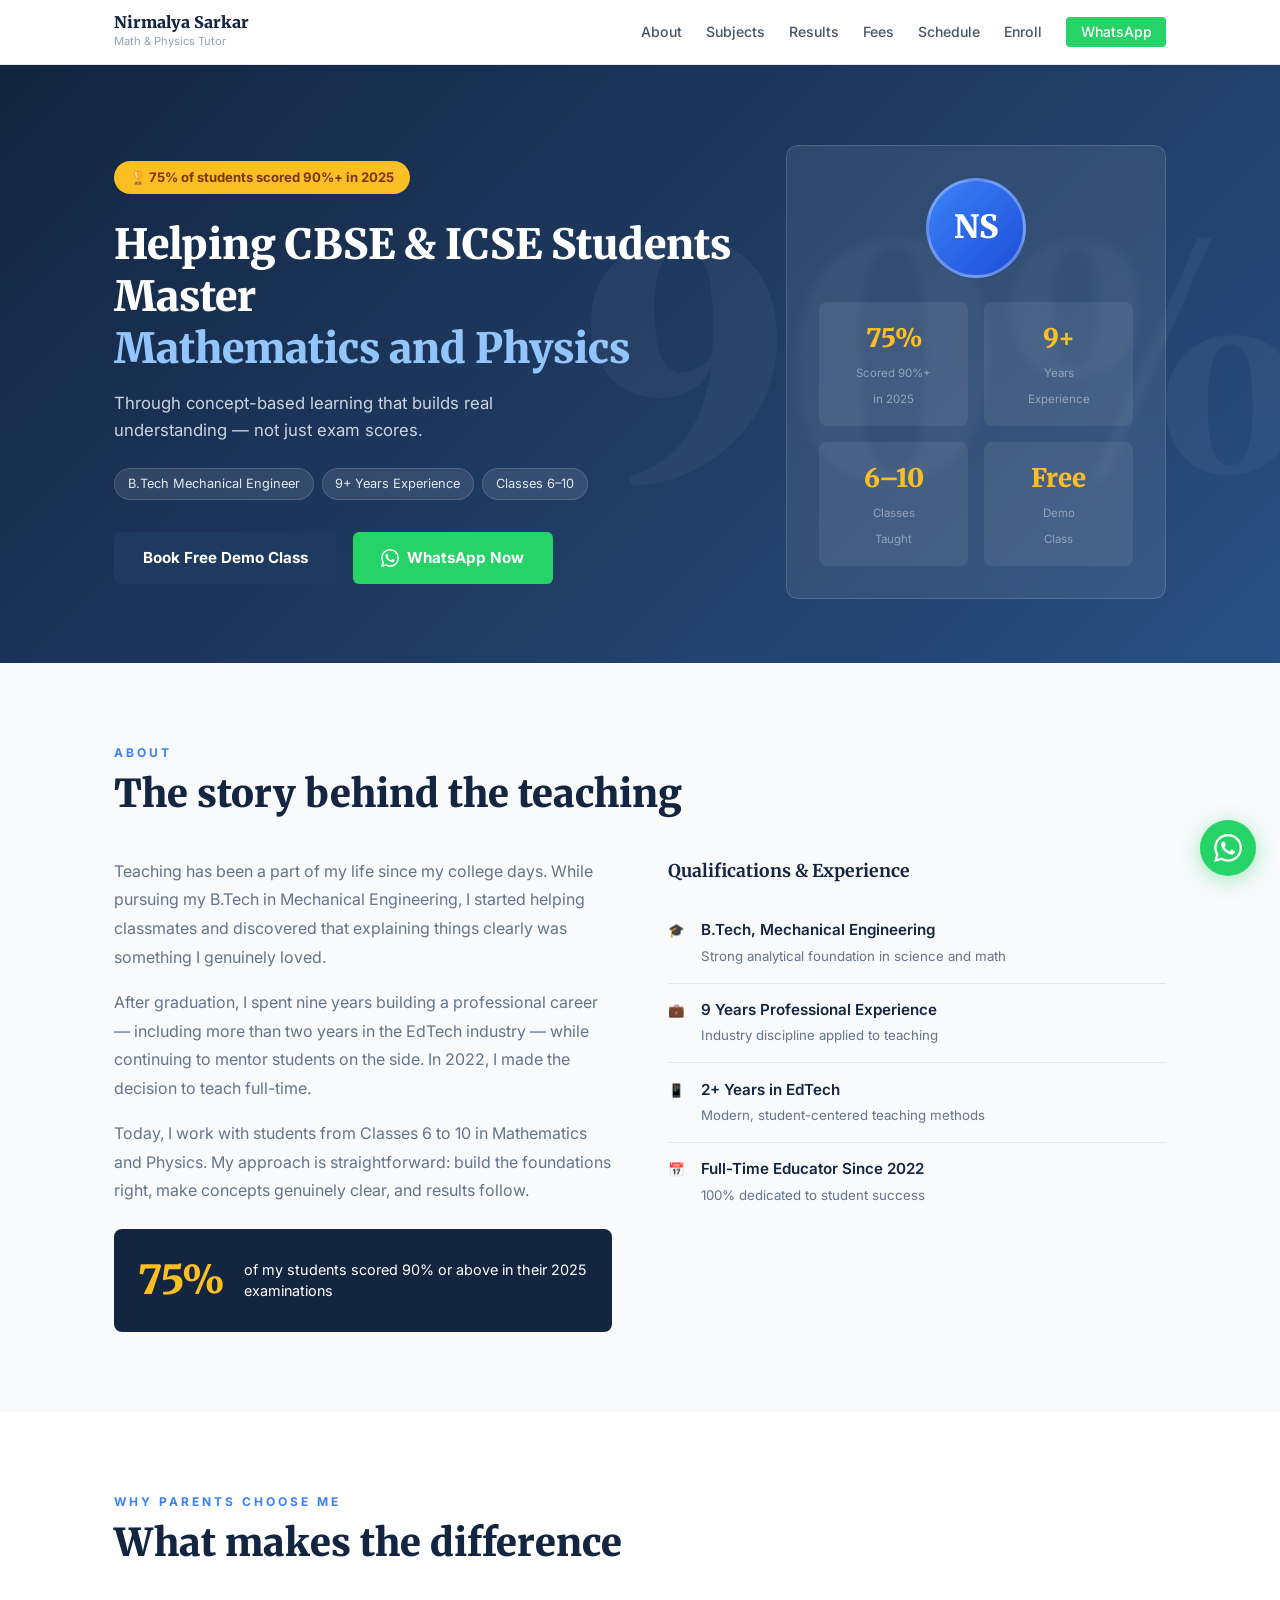
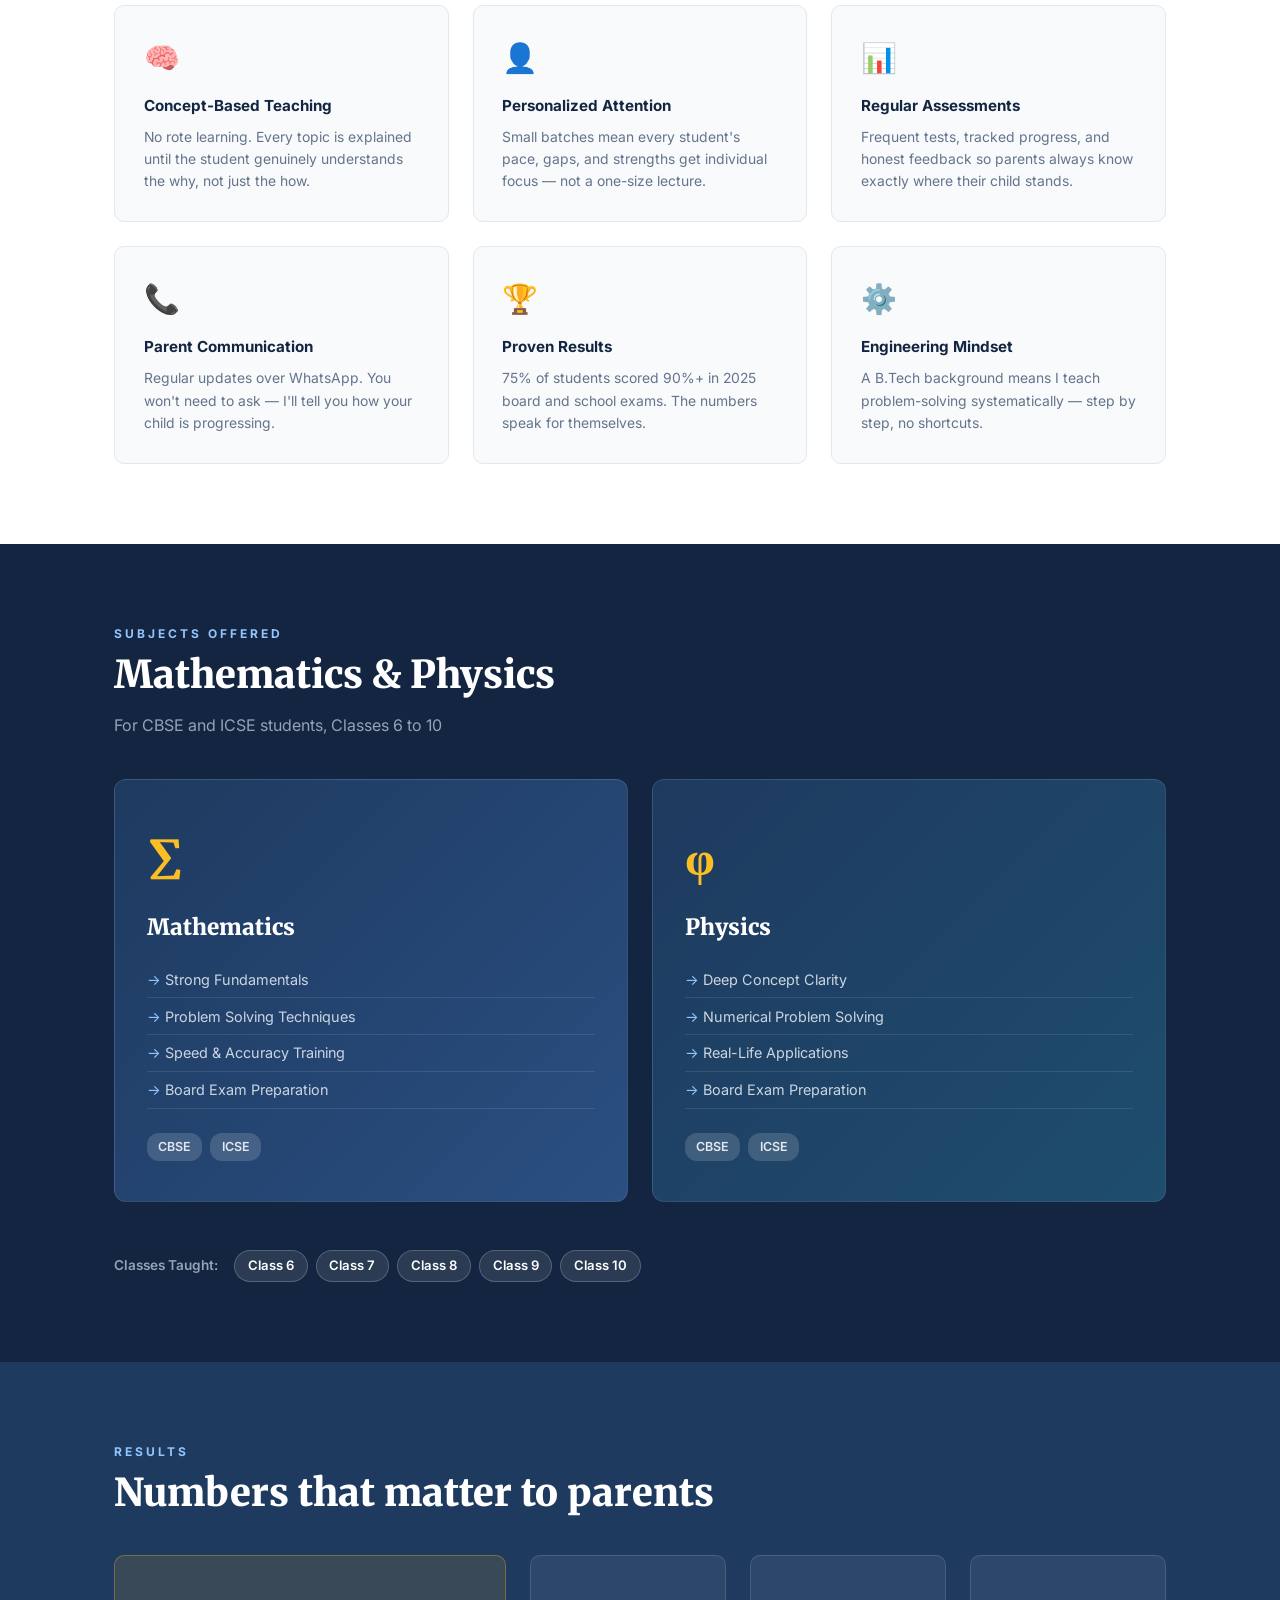
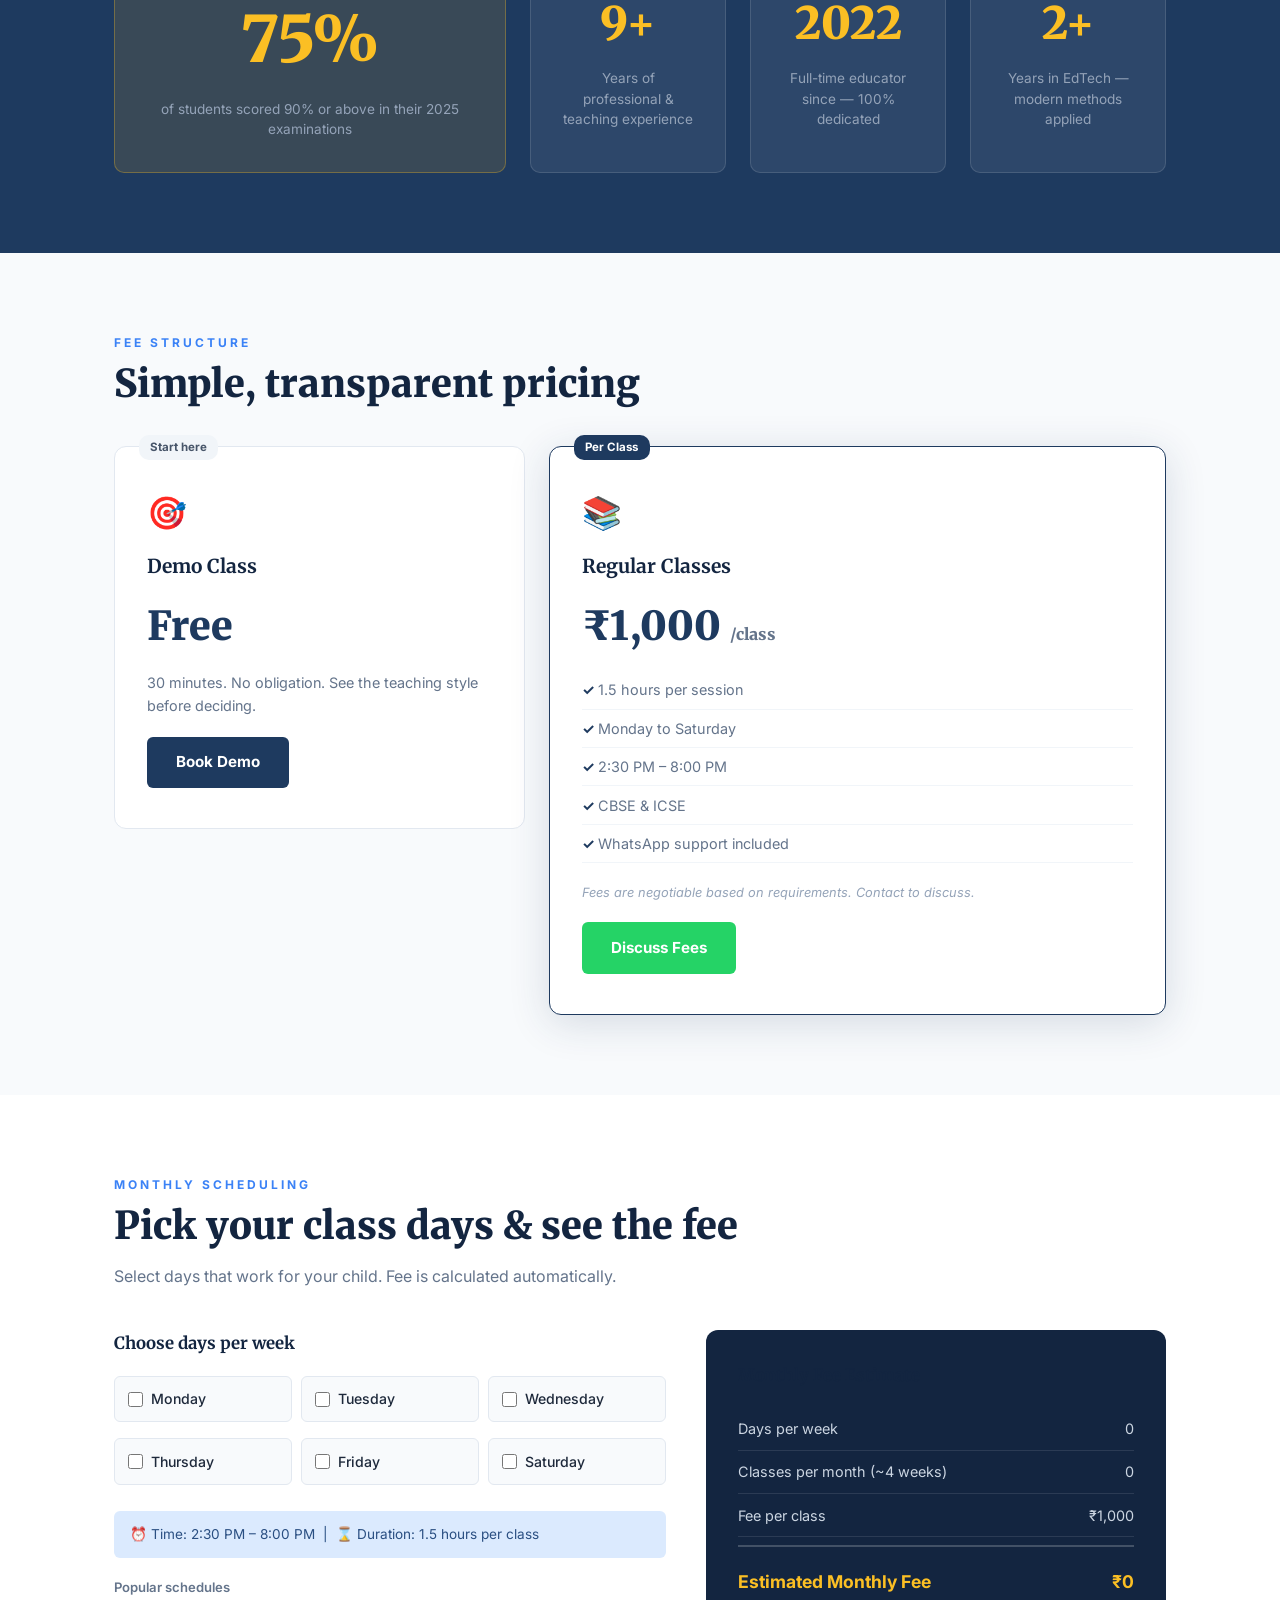
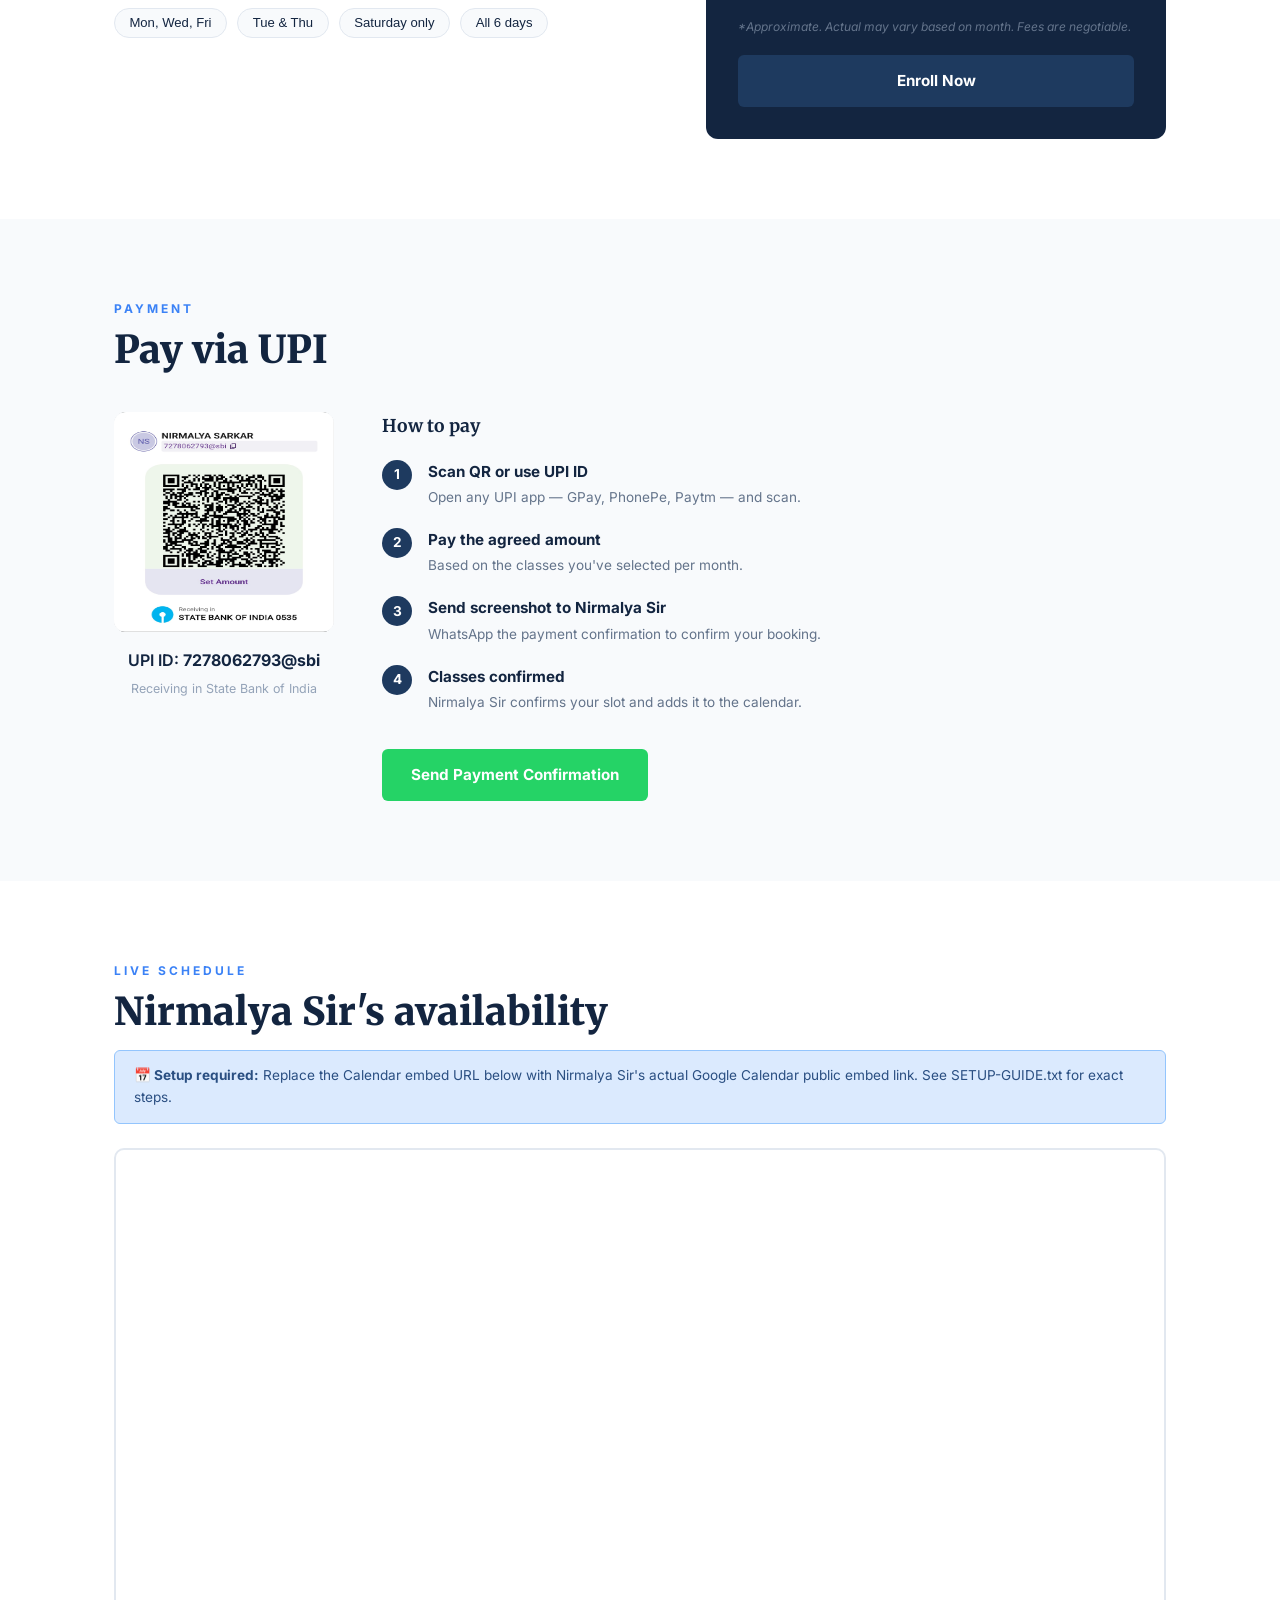
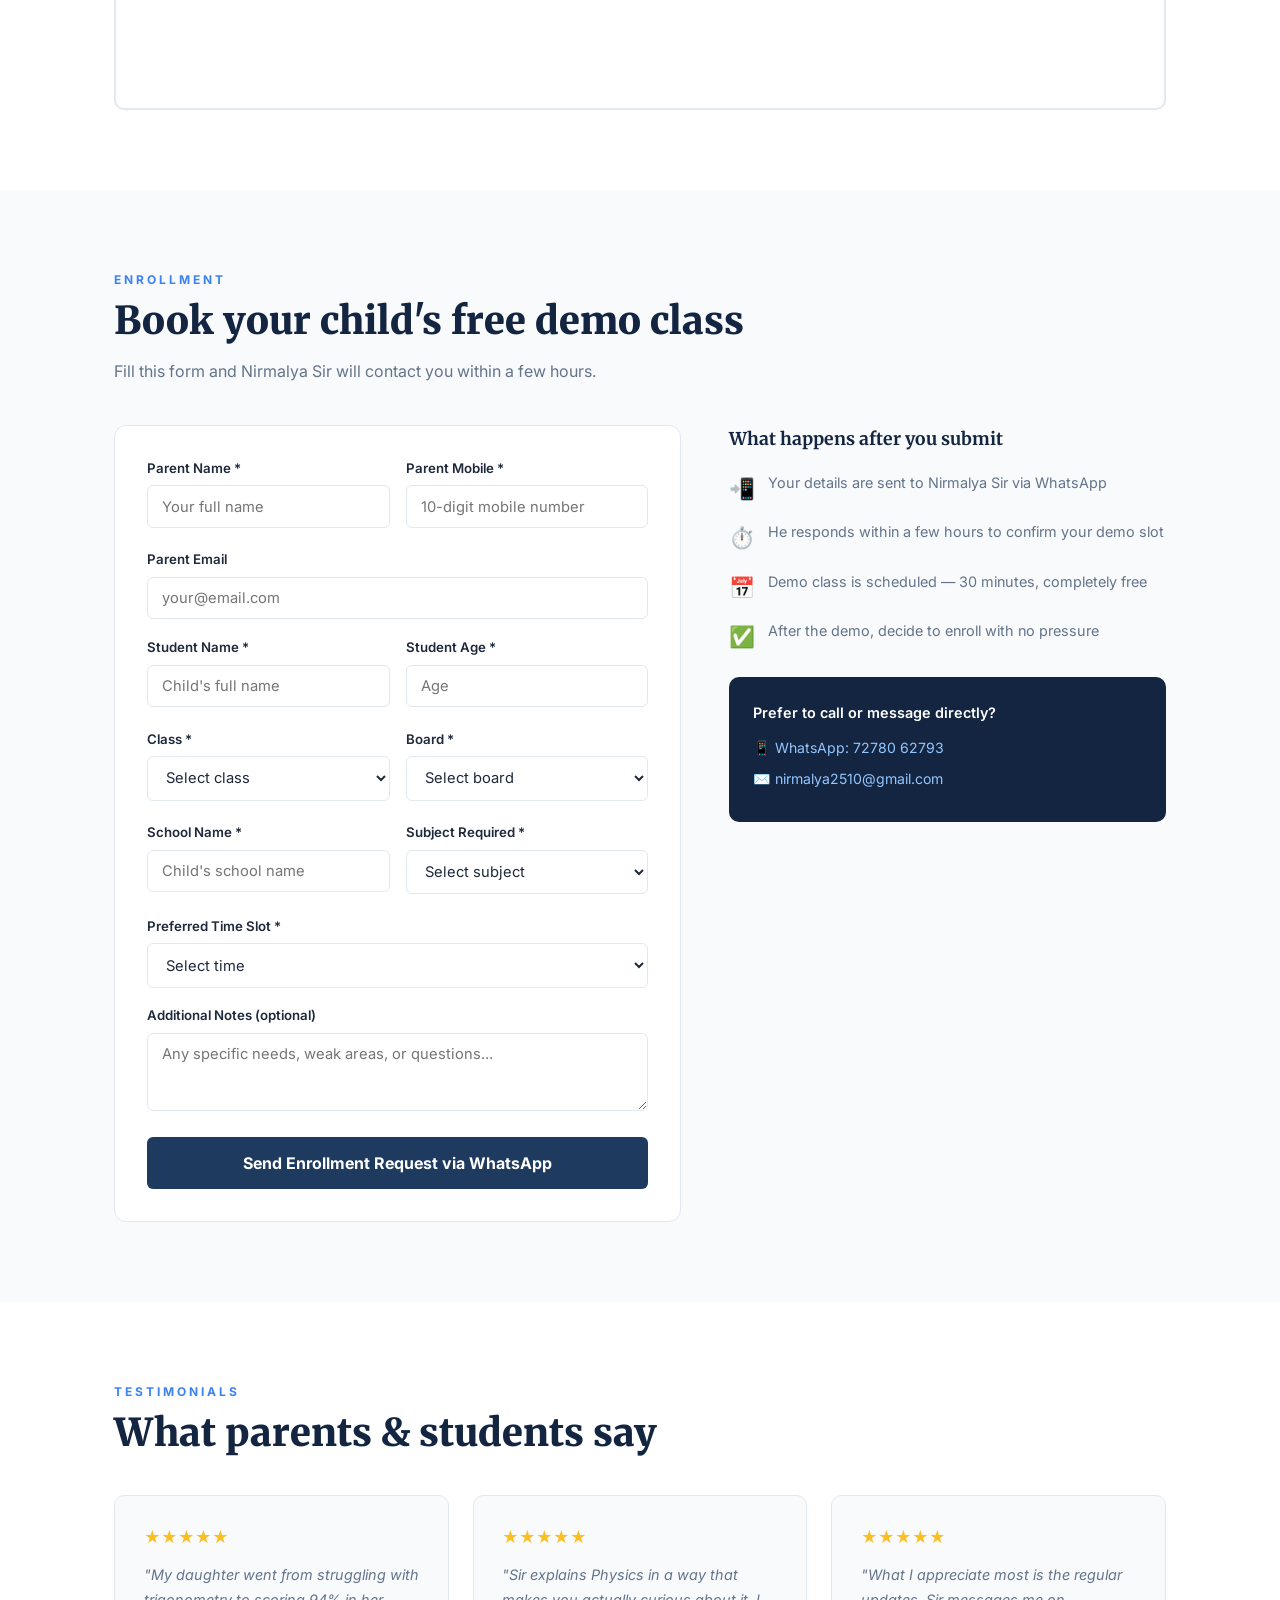
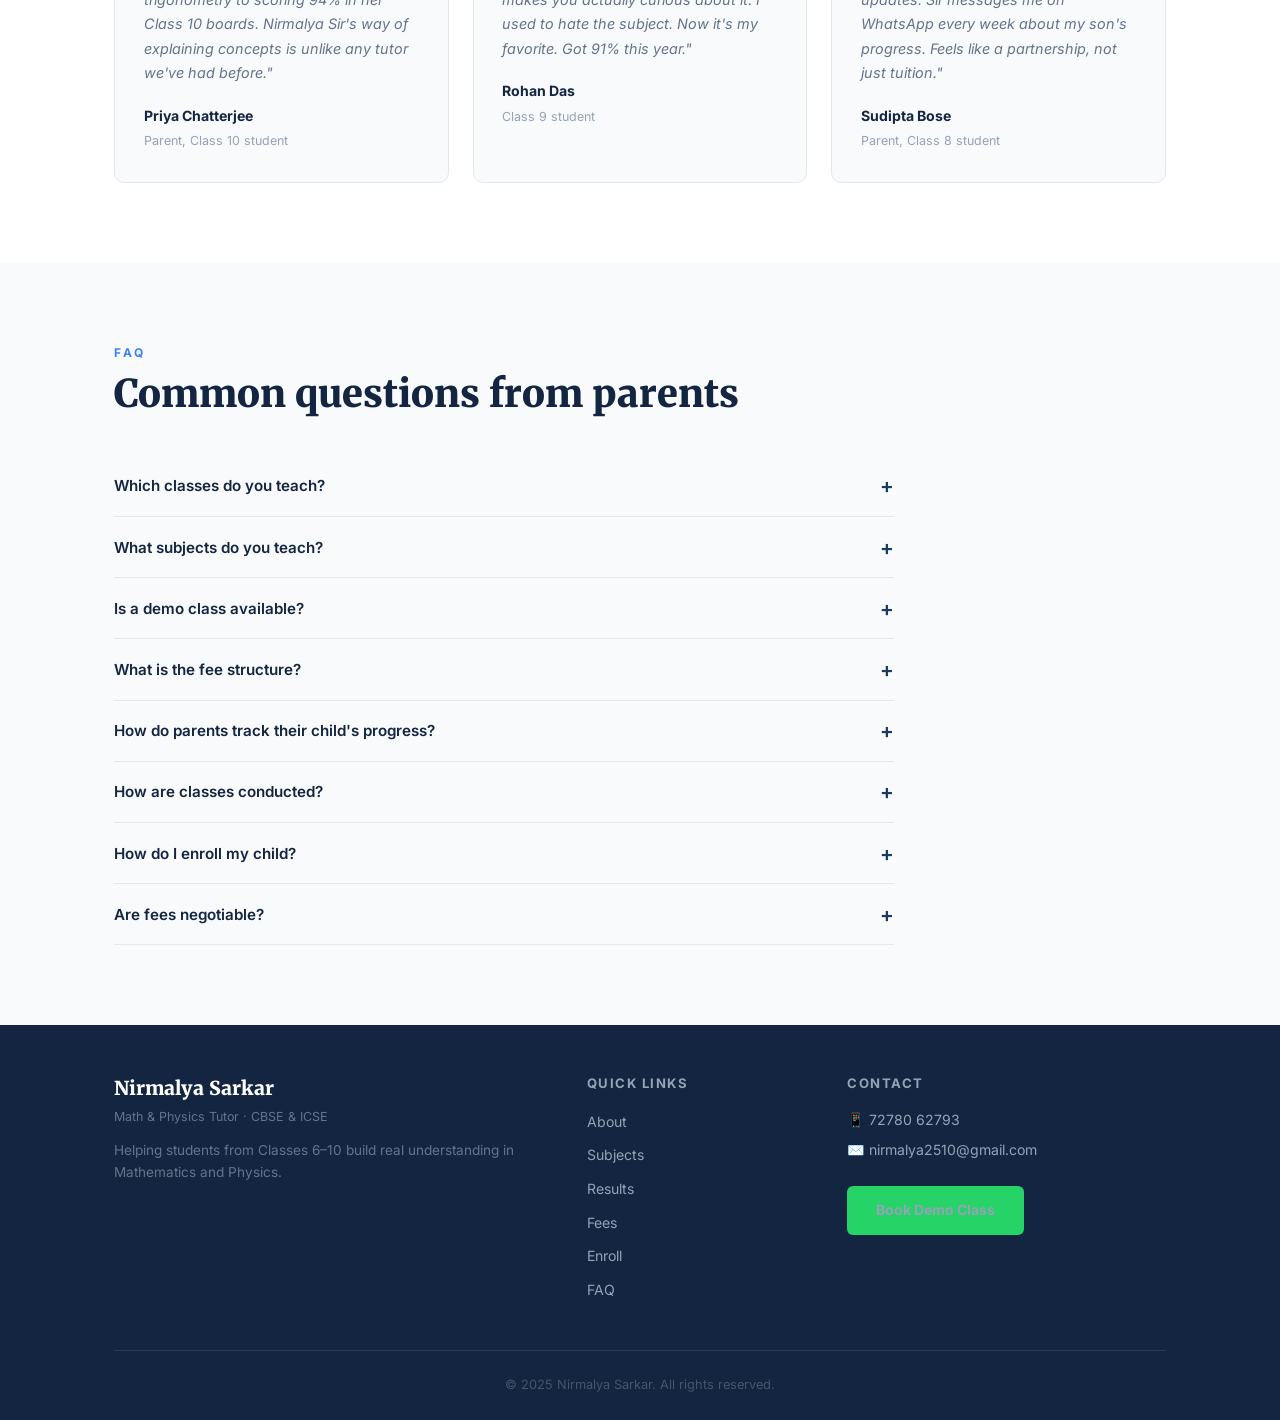
==== commit 744a7e93: "Update index.html" ====
--- a/index.html
+++ b/index.html
@@ -286,16 +286,9 @@
       <h2 class="section-title">Pay via UPI</h2>
       <div class="payment-wrap">
         <div class="payment-qr">
-          <!-- 
-            REPLACE THIS BLOCK with Nirmalya's actual GPay QR:
-            Save QR image as "qr.png" in same folder and use:
-            <img src="qr.png" alt="UPI QR Code" style="width:200px;height:200px">
-          -->
-          <div class="qr-placeholder-box">
-            <div class="qr-inner-placeholder">QR Code<br/><small>Add qr.png here</small></div>
-          </div>
-          <div class="upi-id">UPI ID: <strong>your-upi@bank</strong></div>
-          <div class="upi-note">Update UPI ID in index.html</div>
+          <img src="[data-uri]" alt="Nirmalya Sarkar UPI QR" style="width:220px;height:220px;display:block;margin:0 auto 1rem;border-radius:12px;">
+          <div class="upi-id">UPI ID: <strong>7278062793@sbi</strong></div>
+          <div class="upi-note">Receiving in State Bank of India</div>
         </div>
         <div class="payment-steps">
           <h3>How to pay</h3>
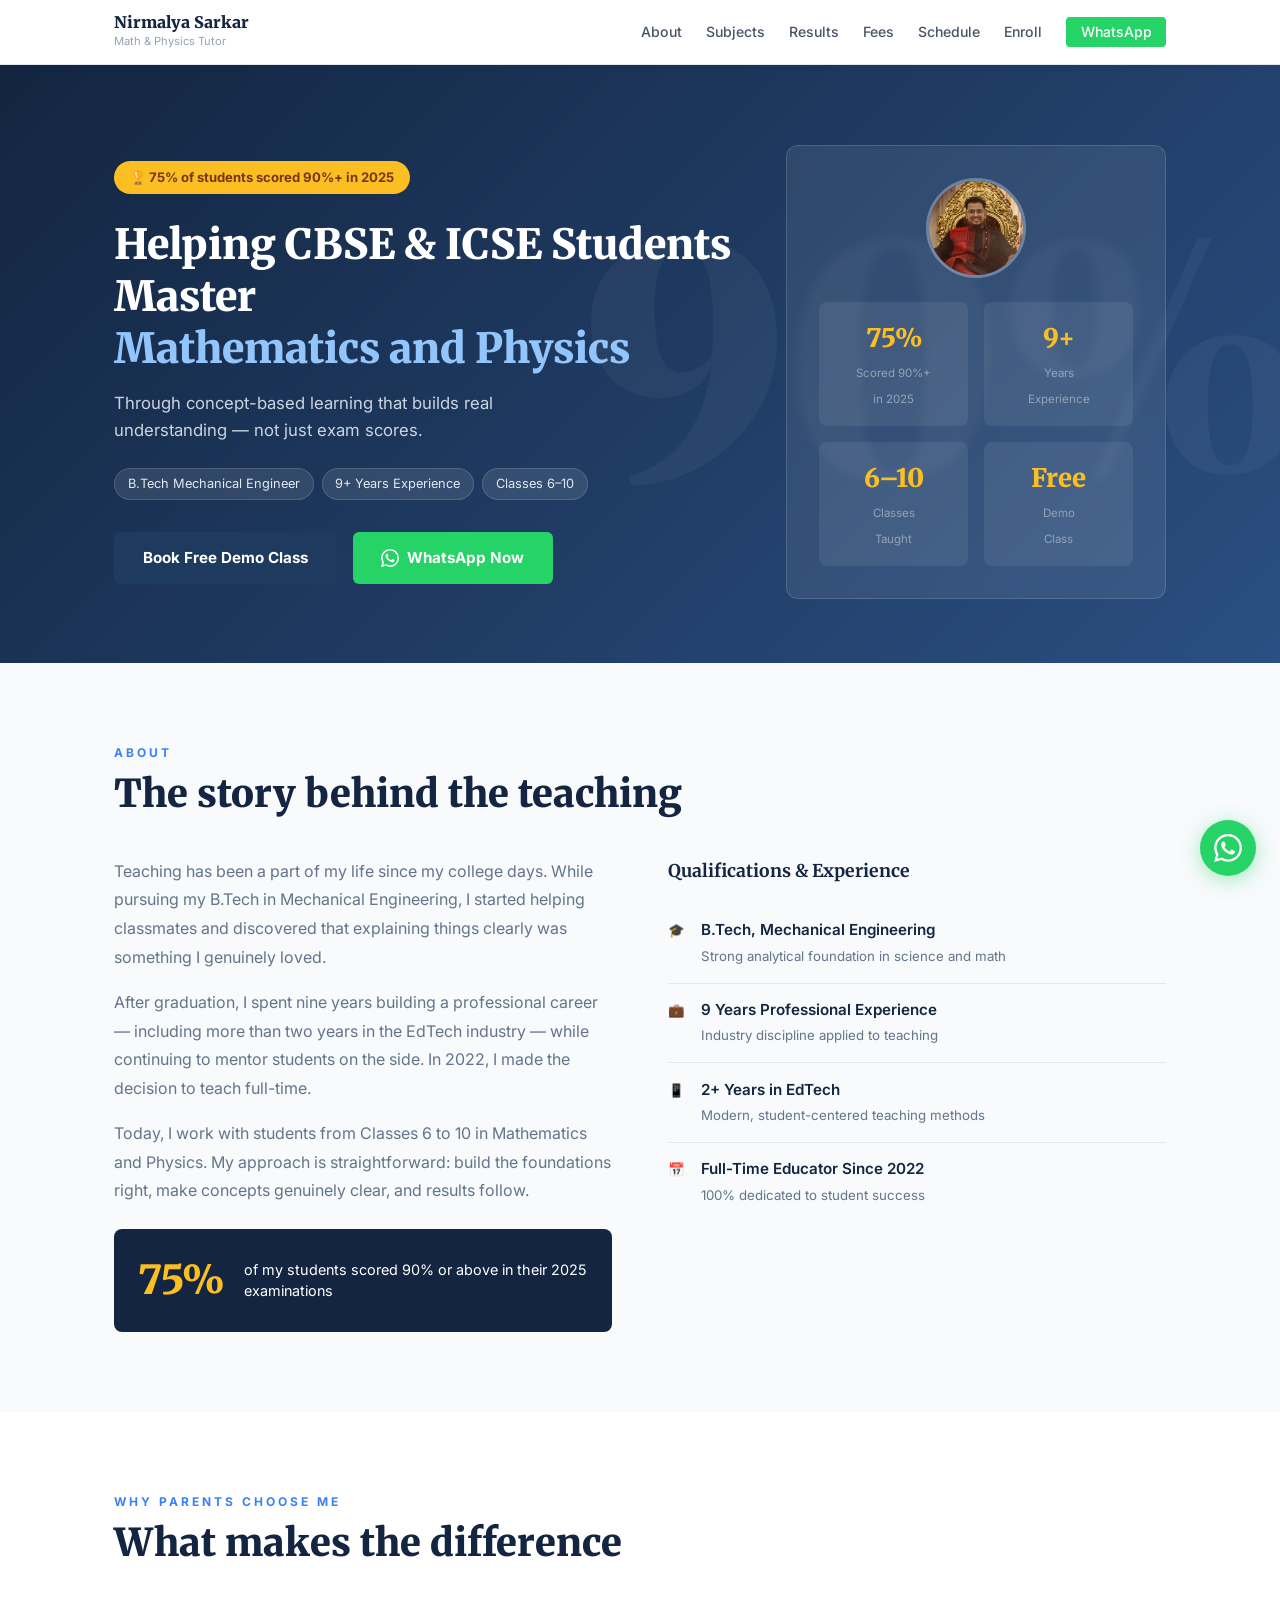
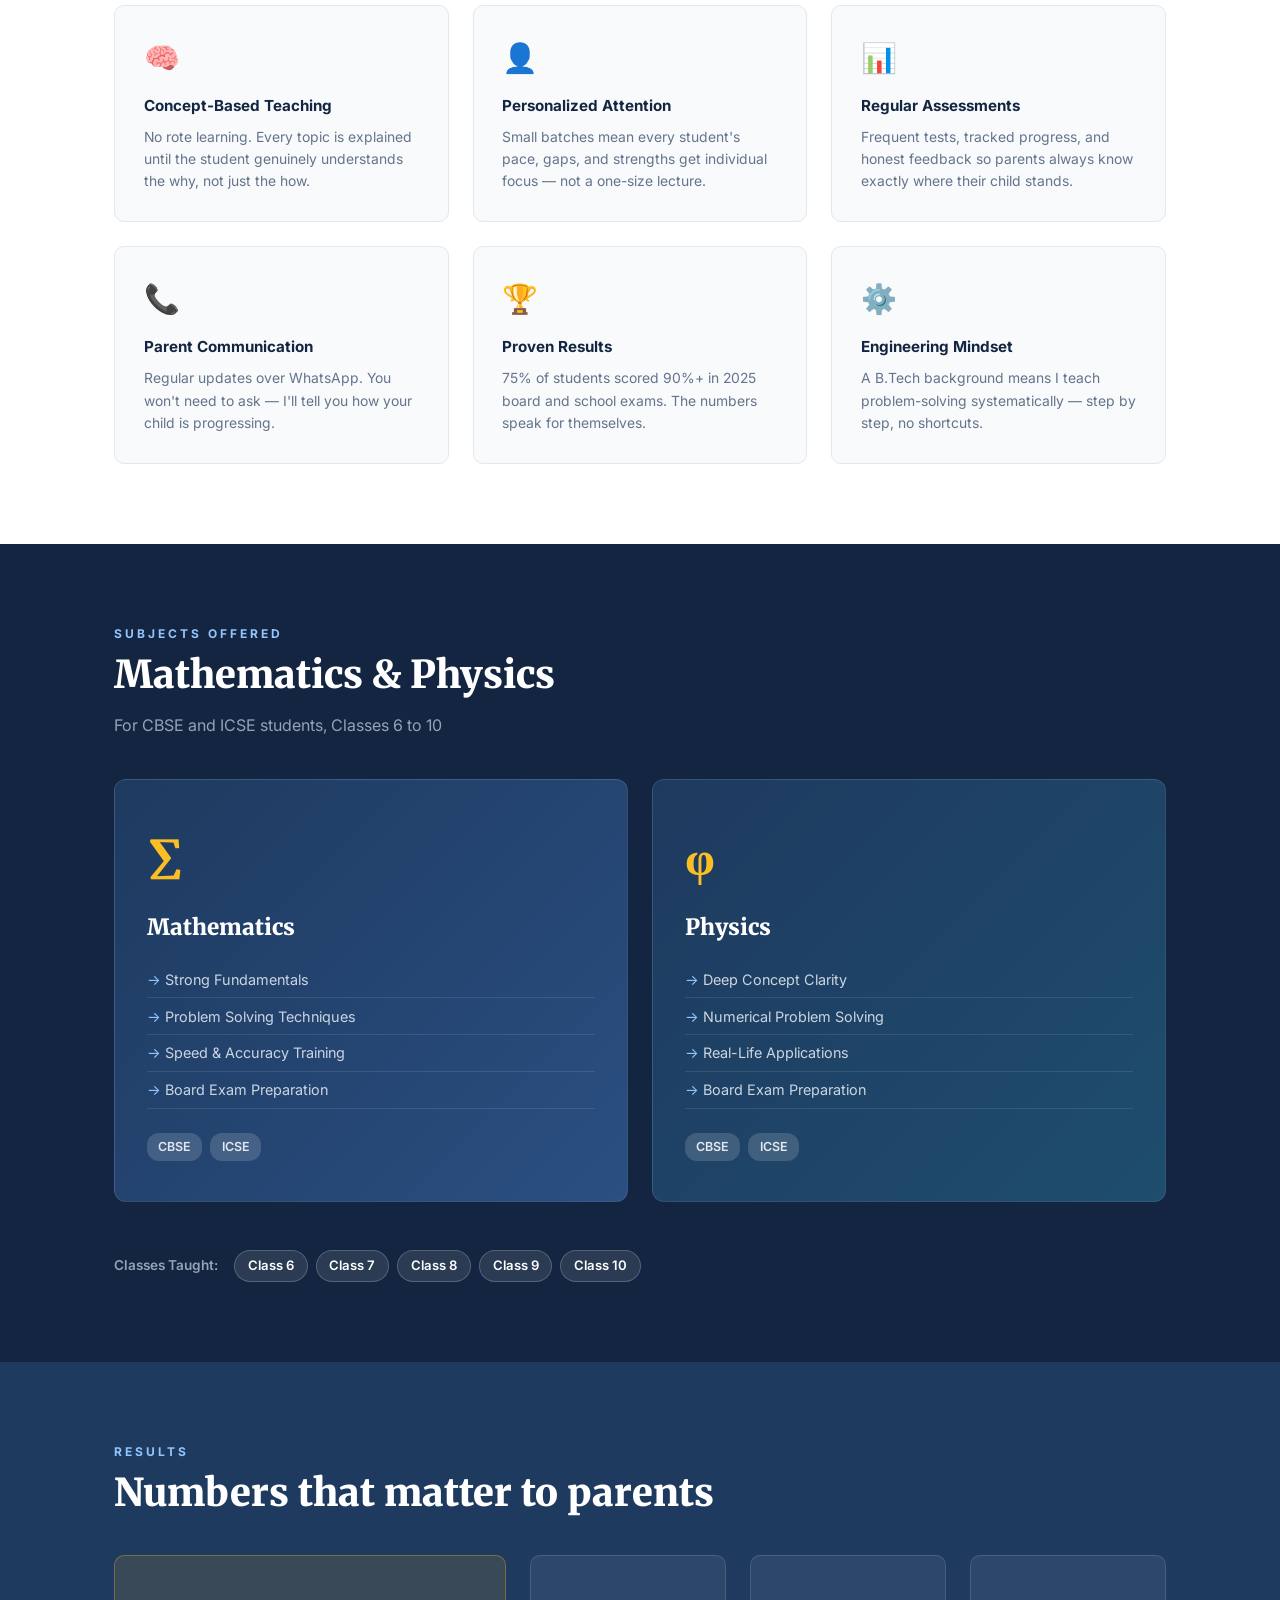
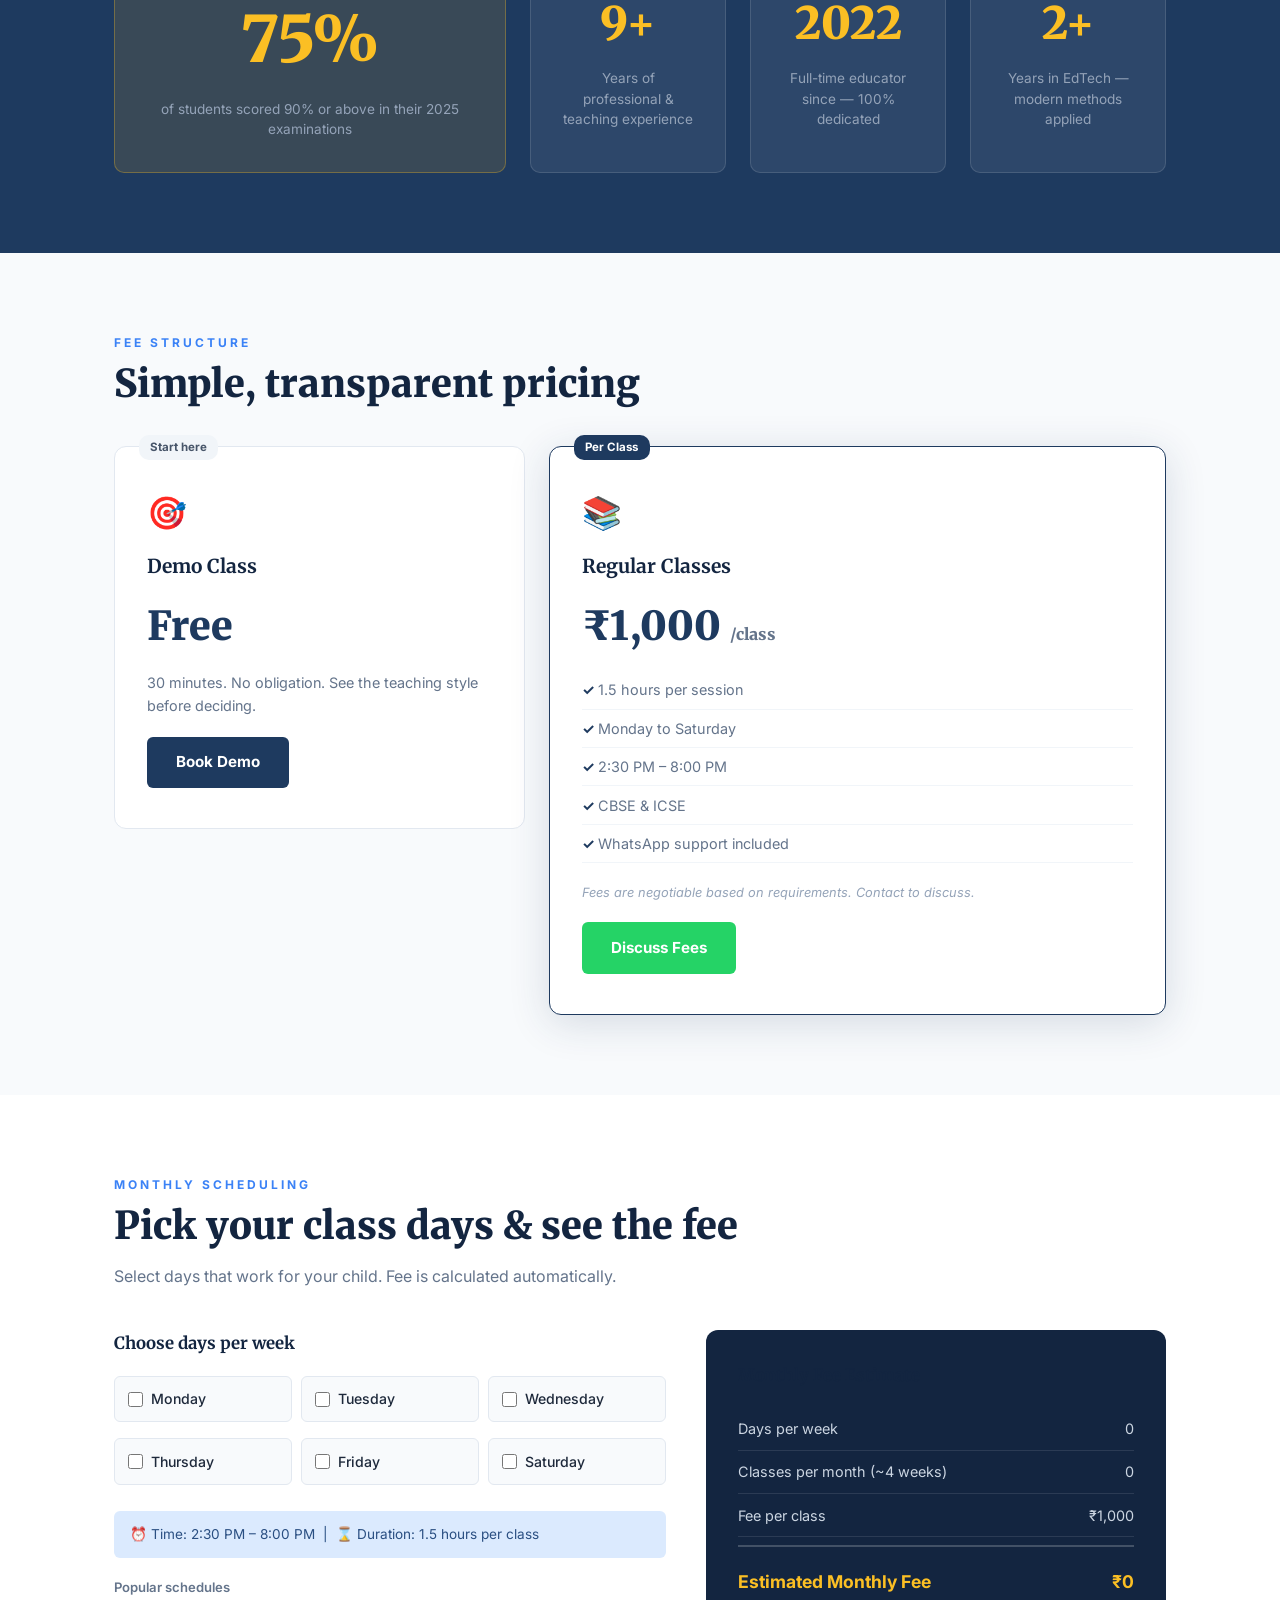
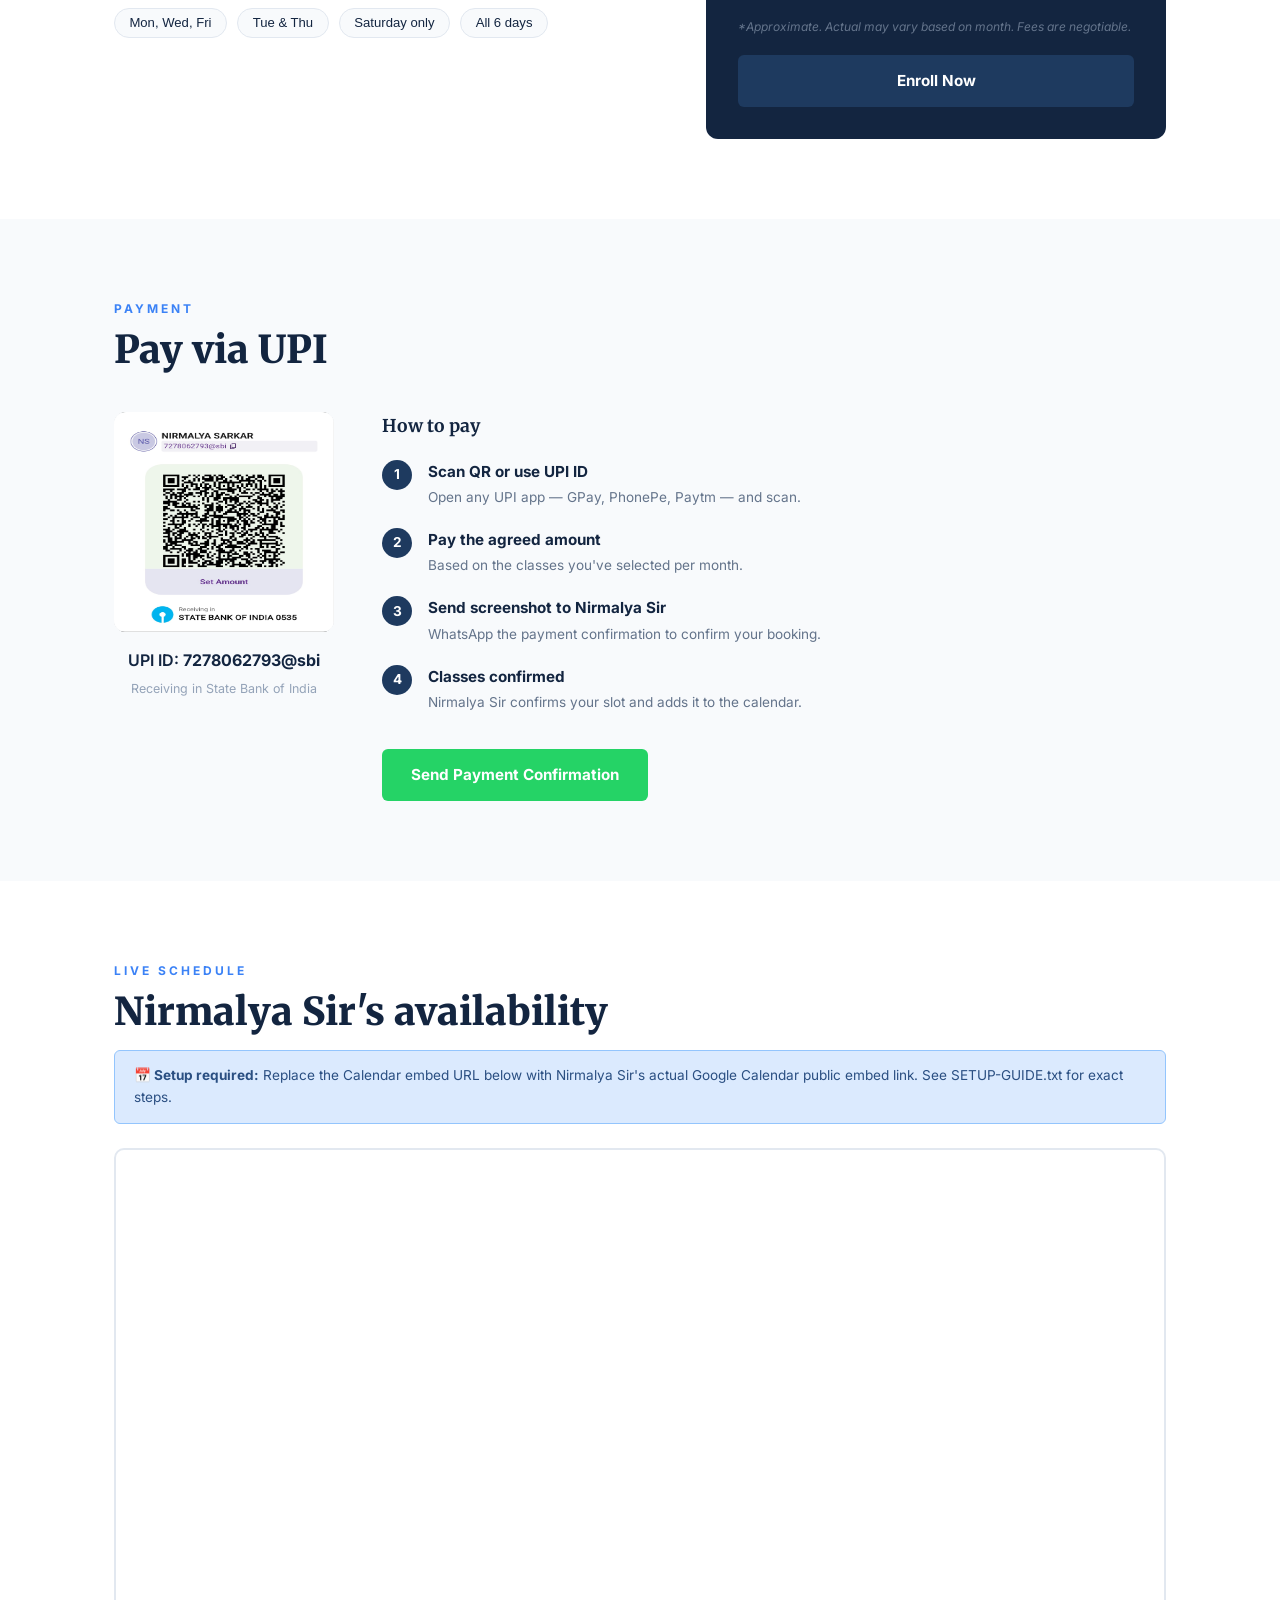
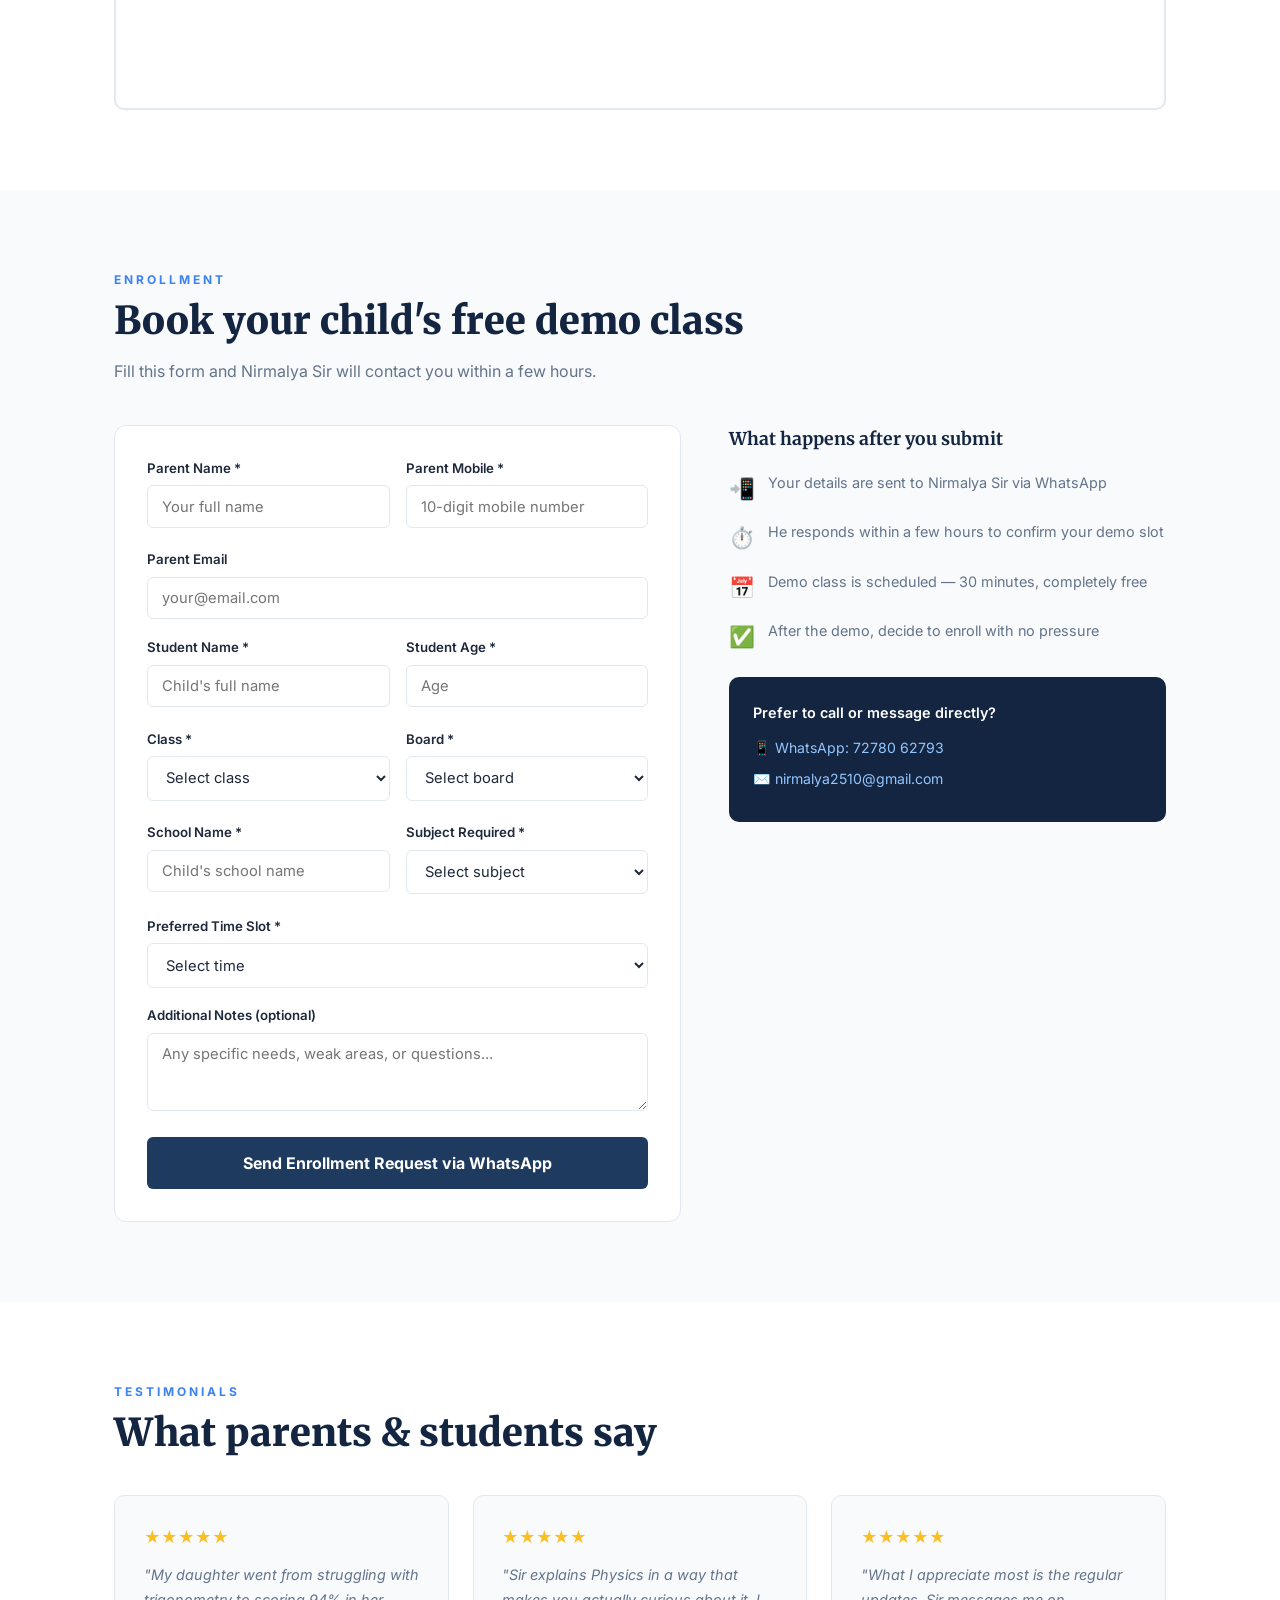
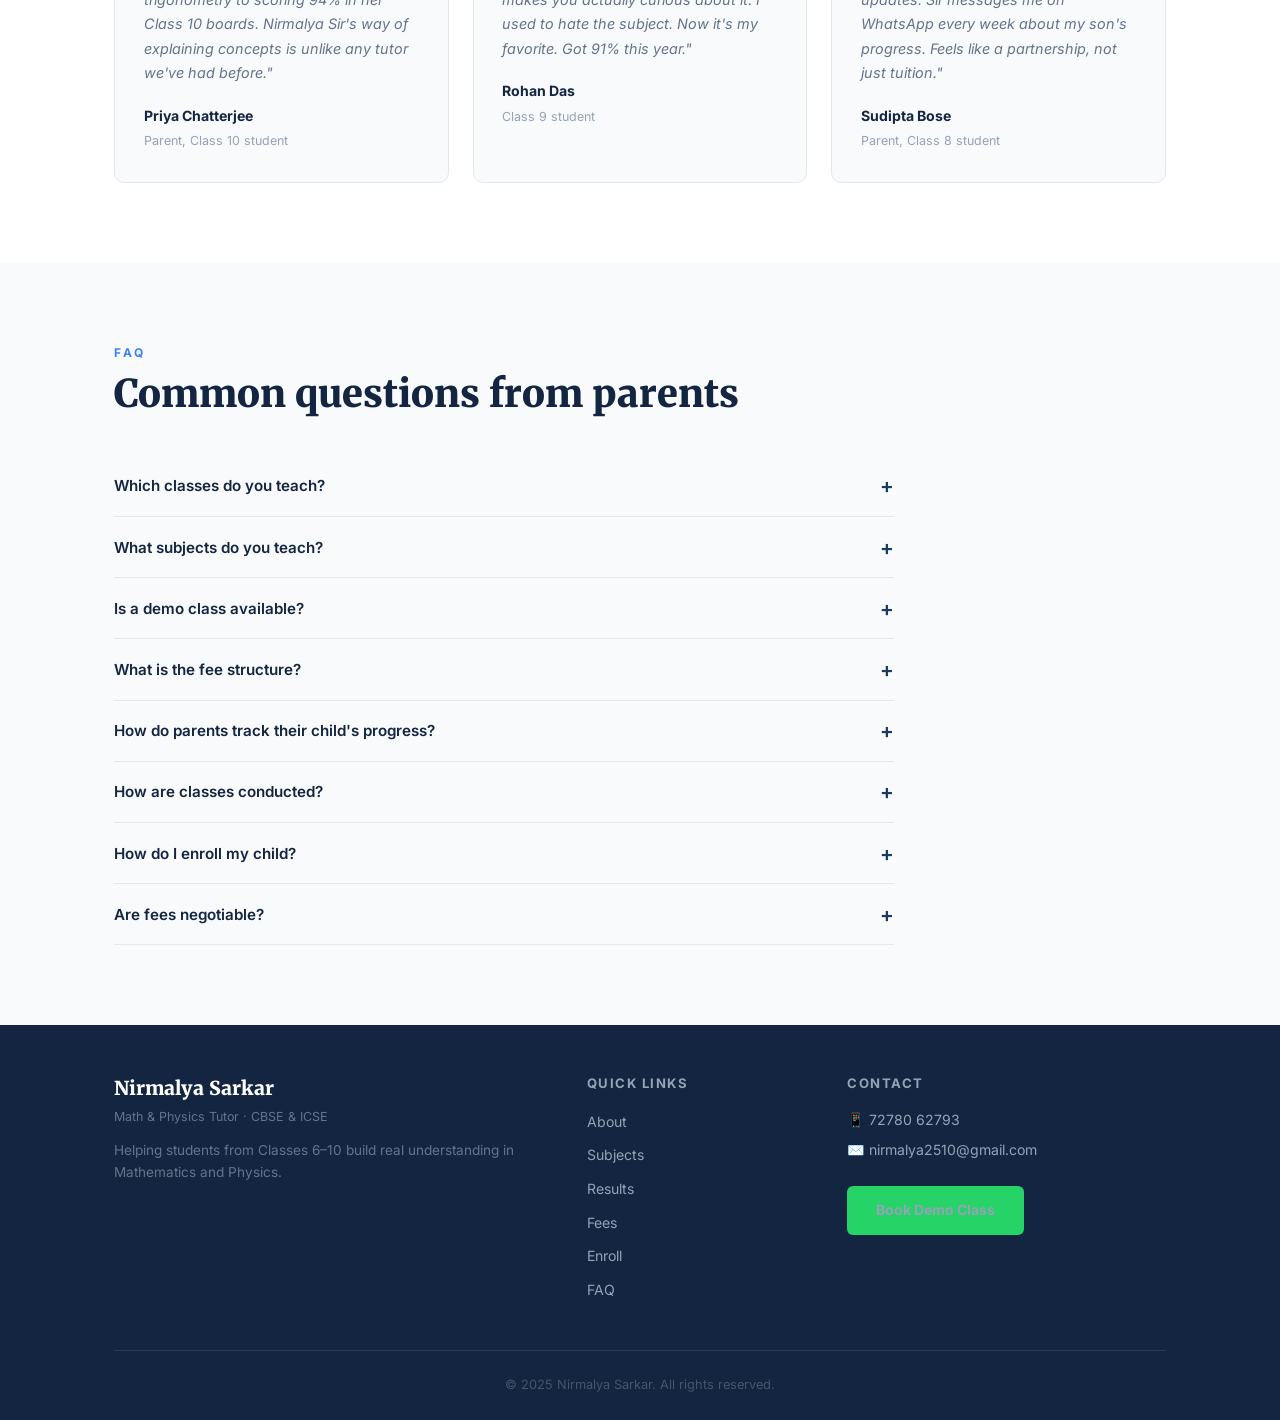
==== commit 3ab18fa1: "Update index.html" ====
--- a/index.html
+++ b/index.html
@@ -80,10 +80,7 @@
       </div>
       <div class="hero-card">
         <div class="hero-photo-wrap">
-          <div class="hero-photo-placeholder">
-            <!-- Replace with: <img src="photo.jpg" alt="Nirmalya Sarkar"> -->
-            <div class="photo-initials">NS</div>
-          </div>
+          <div class="hero-photo-placeholder" style="background:none;border:3px solid rgba(255,255,255,0.3);overflow:hidden;"><img src="photo.jpg" alt="Nirmalya Sarkar" style="width:100%;height:100%;object-fit:cover;"></div>
         </div>
         <div class="hero-stat-grid">
           <div class="hero-stat"><span class="hs-num">75%</span><span class="hs-label">Scored 90%+<br/>in 2025</span></div>
